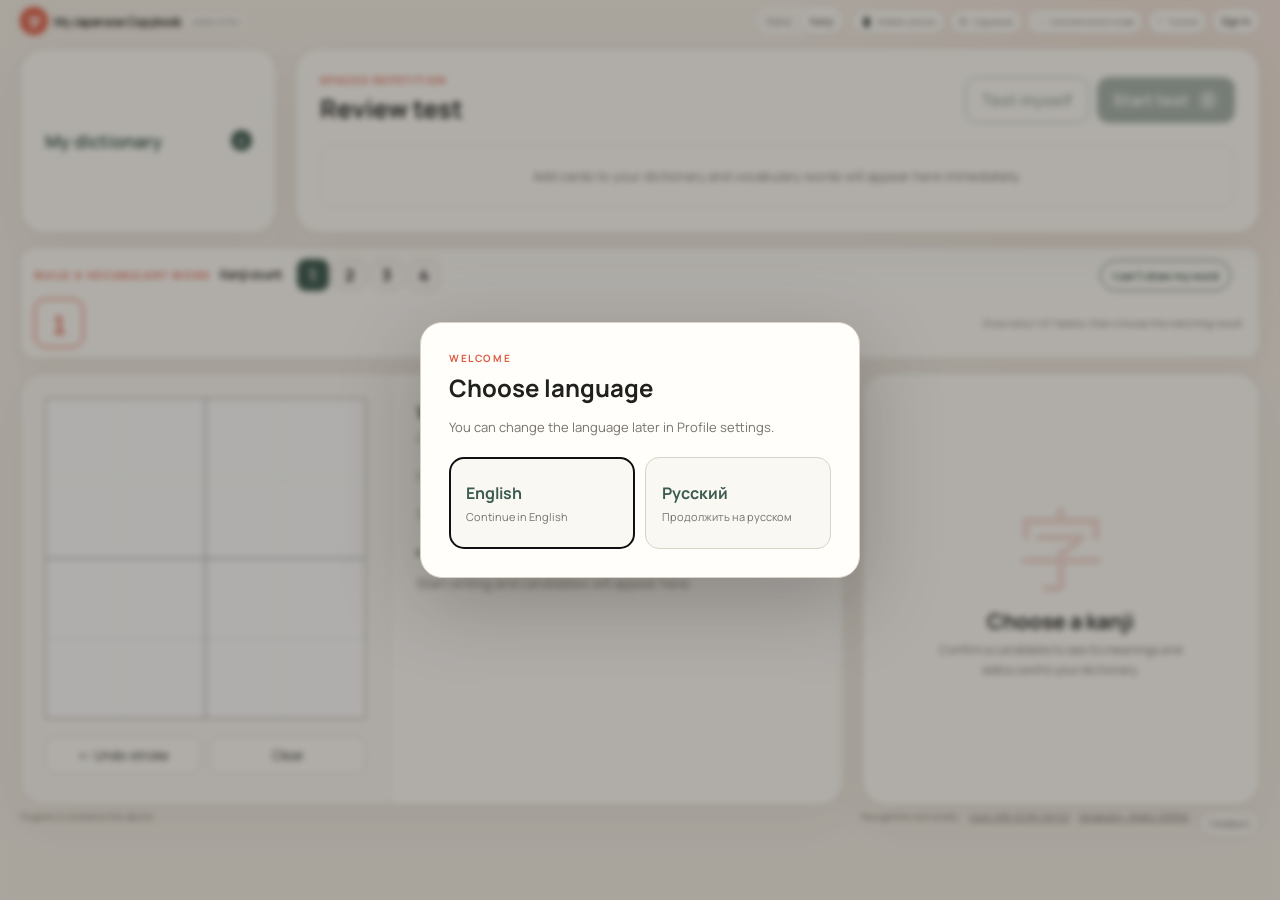
==== kanji.html @ 312f8bc3 "publish updates" ====
<!doctype html>
<html lang="en">
  <head>
    <meta charset="UTF-8" />
    <meta name="viewport" content="width=device-width, initial-scale=1.0, maximum-scale=1.0, user-scalable=no, viewport-fit=cover" />
    <meta name="theme-color" content="#f7f4ee" />
    <link rel="icon" type="image/svg+xml" href="data:image/svg+xml,%3Csvg xmlns='http://www.w3.org/2000/svg' viewBox='0 0 64 64'%3E%3Crect width='64' height='64' rx='16' fill='%23de5c43'/%3E%3Ctext x='32' y='43' text-anchor='middle' font-size='34' font-family='serif' fill='white'%3E%E5%AD%97%3C/text%3E%3C/svg%3E" />
    <title>My Japanese Copybook</title>
    <link rel="stylesheet" href="styles.css?v=71" />
    <link rel="stylesheet" href="kanji.css?v=37" />
  </head>
  <body class="kanji-page">
    <button class="concentration-exit" id="concentrationExit" type="button" aria-label="Exit concentration mode">×</button>
    <nav class="concentration-nav" aria-label="Sections">
      <a href="index.html">Kana</a>
      <a class="active" href="kanji.html">Kanji</a>
      <button class="concentration-copybook" id="concentrationKanjiCopybook" type="button">Copybook</button>
    </nav>
    <header class="topbar">
      <a class="brand" href="index.html" data-language-static="en"><span class="brand-mark">字</span><span>My Japanese Copybook</span></a>
      <span class="app-version" data-short-version="v19.1" title="App version v2026.07.19.1">v2026.07.19.1</span>
      <nav class="main-nav" aria-label="Sections">
        <a href="index.html">Kana</a>
        <a class="active" href="kanji.html">Kanji</a>
      </nav>
      <button class="header-mode-button" id="mobileModeToggle" type="button" aria-label="Mobile version" aria-pressed="false"><span aria-hidden="true">📱</span><span>Mobile version</span></button>
      <button class="header-mode-button" id="openKanjiCopybook" type="button" aria-label="Open kanji copybook"><span aria-hidden="true">田</span><span>Copybook</span></button>
      <button class="header-mode-button" id="concentrationEnter" type="button" aria-label="Enter concentration mode"><span aria-hidden="true">⛶</span><span>Concentration mode</span></button>
      <button class="header-mode-button" id="startProductTour" type="button" aria-label="Start tutorial"><span aria-hidden="true">?</span><span>Tutorial</span></button>
      <div class="account-area">
        <button id="openAccount" type="button" aria-label="Open profile">
          <span id="signedOutAccount">Sign In</span>
          <span id="signedInAccount" hidden><span id="accountEmail"></span></span>
        </button>
      </div>
    </header>

    <aside class="mobile-suggestion" id="mobileSuggestion" role="dialog" aria-modal="true" aria-labelledby="mobileSuggestionTitle" hidden>
      <div class="mobile-suggestion-card">
        <span class="mobile-suggestion-icon" aria-hidden="true">📱</span>
        <h2 id="mobileSuggestionTitle">Use mobile version?</h2>
        <p>Small screen detected. Mobile version gives you larger drawing controls.</p>
        <button id="mobileSuggestionEnable" type="button">Use mobile version</button>
        <button class="mobile-suggestion-dismiss" id="mobileSuggestionDismiss" type="button" aria-label="Dismiss mobile suggestion">×</button>
      </div>
    </aside>

    <dialog class="account-dialog profile-dialog" id="accountDialog">
      <button class="dialog-close" id="closeAccount" type="button" aria-label="Close">×</button>
      <p class="eyebrow">Cloud progress</p>
      <h2 id="accountTitle">Your account</h2>
      <p id="accountIntro">Sign in or create an account to save your dictionary and review schedule.</p>
      <form id="accountForm">
        <label>Nickname<input id="accountEmailInput" type="text" required autocomplete="username" autocapitalize="none" spellcheck="false" /></label>
        <label>Password<input id="accountPassword" type="password" required minlength="6" autocomplete="current-password" /></label>
        <p class="account-identity-help">Nicknames are case-insensitive. Keep your password safe; email recovery is unavailable.</p>
        <div class="account-actions">
          <button type="submit" name="action" value="signin">Sign in</button>
          <button type="submit" name="action" value="signup">Create account</button>
        </div>
        <p id="accountStatus" aria-live="polite"></p>
      </form>
      <form id="recoveryForm" hidden>
        <label>New password<input id="recoveryPassword" type="password" required minlength="6" autocomplete="new-password" /></label>
        <button class="recovery-submit" type="submit">Save new password</button>
        <p id="recoveryStatus" aria-live="polite"></p>
      </form>
      <section class="account-summary" id="accountSummary" hidden>
        <div class="profile-settings">
          <nav class="profile-menu" aria-label="Profile settings">
            <button class="active" type="button" data-profile-panel="profileStatistics">Statistics</button>
            <button type="button" data-profile-panel="profileLanguage">Language</button>
            <button type="button" data-profile-panel="profileInputMode">Input mode</button>
            <a href="index.html#profile-reset">Reset progress</a>
            <button type="button" data-profile-panel="profileResetPassword">Change password</button>
            <button class="profile-menu-danger" id="signOut" type="button">Logout</button>
          </nav>
          <div class="profile-panels">
            <section id="profileStatistics" data-profile-section><h3>Statistics</h3><div class="account-stats" id="accountStats"></div></section>
            <section id="profileLanguage" data-profile-section hidden><h3>Language</h3><div class="language-settings"><button type="button" data-language-setting="en">English</button><button type="button" data-language-setting="ru">Русский</button></div></section>
            <section id="profileInputMode" data-profile-section hidden><h3>Input mode</h3><p>Choose which drawing input the copybook accepts.</p><label class="ghost-control profile-input-control"><input id="penOnlyToggle" type="checkbox" /><span class="toggle" aria-hidden="true"></span><span>Stylus only</span></label></section>
            <section id="profileResetPassword" data-profile-section hidden><h3>Change password</h3><form id="profilePasswordForm"><label>New password<input id="profilePassword" type="password" required minlength="6" autocomplete="new-password" /></label><button class="recovery-submit" type="submit">Save new password</button><p id="profilePasswordStatus" aria-live="polite"></p></form></section>
          </div>
        </div>
      </section>
    </dialog>

    <dialog class="account-dialog language-dialog" id="languageDialog" aria-labelledby="languageTitle">
      <p class="eyebrow">Welcome</p><h2 id="languageTitle">Choose language</h2>
      <p>You can change the language later in Profile settings.</p>
      <div class="language-actions"><button type="button" data-language-choice="en"><strong>English</strong><span>Continue in English</span></button><button type="button" data-language-choice="ru"><strong>Русский</strong><span>Продолжить на русском</span></button></div>
    </dialog>

    <main class="kanji-main">
      <div class="kanji-page-actions"><button id="openDictionary" type="button"><span>My dictionary</span><strong id="dictionaryLauncherCount">0</strong></button></div>
      <section class="word-builder" aria-labelledby="wordBuilderTitle">
        <div class="word-builder-title"><p class="eyebrow">Build a vocabulary word</p><h1 id="wordBuilderTitle">Kanji count</h1></div>
        <div class="word-length-options" id="wordLengthOptions" role="group" aria-label="Number of kanji">
          <button class="active" type="button" data-word-length="1" aria-pressed="true">1</button>
          <button type="button" data-word-length="2" aria-pressed="false">2</button>
          <button type="button" data-word-length="3" aria-pressed="false">3</button>
          <button type="button" data-word-length="4" aria-pressed="false">4</button>
        </div>
        <button class="word-lookup-toggle" id="toggleWordLookup" type="button" aria-expanded="false" aria-controls="wordLookupForm">I can't draw my word</button>
        <div class="word-cells" id="wordCells" aria-label="Kanji in this word"></div>
        <p class="word-builder-help" id="activeCellLabel">Draw kanji 1 of 1 below, then choose the matching result.</p>
        <form class="word-lookup-form" id="wordLookupForm" hidden>
          <label for="wordLookupInput">Type the word in English, Russian, or Japanese</label>
          <div><input id="wordLookupInput" type="search" required autocomplete="off" placeholder="For example: school, школа, or がっこう" /><button type="submit">Find kanji</button></div>
          <p id="wordLookupStatus" aria-live="polite"></p>
          <div class="word-lookup-results" id="wordLookupResults"></div>
        </form>
      </section>
      <div class="kanji-layout">
        <section class="recognizer-card">
          <div class="draw-panel">
            <div class="canvas-wrap">
              <canvas id="can" width="360" height="360" aria-label="Kanji drawing area"></canvas>
              <div class="canvas-stroke-guide" id="reviewStrokeGuide" hidden></div>
            </div>
            <div class="draw-actions">
              <button id="jhr-undo" type="button">← Undo stroke</button>
              <button id="jhr-clear" type="button">Clear</button>
            </div>
          </div>

          <div class="candidate-panel">
            <p class="panel-label">What did you write?</p>
            <p class="candidate-help">Choose the closest match. The best candidates appear first.</p>
            <div class="candidate-group"><span>Exact match</span><div class="candidate-list" id="jhr-guess"></div></div>
            <div class="candidate-group"><span>Similar</span><div class="candidate-list" id="jhr-fuzzy"></div></div>
            <details>
              <summary>Other candidates</summary>
              <div class="candidate-group"><span>Partial match</span><div class="candidate-list" id="jhr-slength"></div></div>
              <div class="candidate-group"><span>Similar stroke set</span><div class="candidate-list" id="jhr-similarity"></div></div>
              <div class="candidate-group"><span>Possibly a different order</span><div class="candidate-list" id="jhr-wrongorder"></div></div>
            </details>
            <p class="empty-candidates" id="emptyCandidates">Start writing and candidates will appear here.</p>
          </div>
        </section>

        <aside class="dictionary-card">
          <div id="selectionEmpty" class="selection-empty"><span>字</span><h2>Choose a kanji</h2><p>Confirm a candidate to see its meanings and add a card to your dictionary.</p></div>
          <form id="kanjiForm" hidden>
            <div class="selected-kanji" id="selectedKanji">字</div>
            <div class="word-stroke-examples" id="wordStrokeExamples" hidden></div>
            <label>Meaning<input id="translationInput" required autocomplete="off" placeholder="For example: water" /></label>
            <div class="meaning-suggestions" id="meaningSuggestions"></div>
            <label>Main whole-word reading<input id="readingInput" autocomplete="off" lang="ja" placeholder="For example: みず" /></label>
            <div class="reading-suggestions" id="readingSuggestions"></div>
            <label class="pitch-accent-control">Pitch accent type<select id="pitchAccentInput"><option value="">Select type…</option><option value="0" data-accent-type="0">0 — heiban</option><option value="1" data-accent-type="1">1</option><option value="2" data-accent-type="2">2</option><option value="3" data-accent-type="3">3</option><option value="4" data-accent-type="4">4</option><option value="5" data-accent-type="5">5</option><option value="6" data-accent-type="6">6</option></select><small id="pitchAccentHelp">Select 0 for heiban, or the mora after which the pitch drops.</small></label>
            <div class="pitch-accent-preview" id="pitchAccentPreview" hidden></div>
            <label>Note<textarea id="noteInput" rows="3" placeholder="Reading, association, or example"></textarea></label>
            <div class="reading-info" id="readingInfo"></div>
            <button class="save-kanji" type="submit">Add to dictionary</button>
          </form>
        </aside>
      </div>

      <section class="review-section" id="reviewSection">
        <div class="review-heading">
          <div><p class="eyebrow">Spaced repetition</p><h2>Review test</h2></div>
          <div class="review-actions"><button id="exitReview" type="button" hidden>Exit test</button><button id="testKanjiMyself" type="button">Test myself</button><button id="startReview" type="button">Start test <span id="dueCount">0</span></button></div>
        </div>
        <div class="review-empty" id="reviewEmpty">Add cards to your dictionary and new kanji will appear here immediately.</div>
        <div class="review-card" id="reviewCard" hidden>
          <p id="reviewProgress"></p>
          <div class="review-translation" id="reviewTranslation"></div>
          <p class="review-prompt">Draw the kanji for this meaning. Follow the correct stroke order and direction.</p>
          <div class="review-word-cells" id="reviewWordCells" hidden></div>
          <div class="review-passed-details" id="reviewPassedDetails" hidden>
            <div class="review-passed-word" id="reviewPassedWord" lang="ja"></div>
            <div class="review-passed-pitch" id="reviewPassedPitch"></div>
            <button class="review-next" id="reviewNext" type="button">Next</button>
          </div>
          <div id="reviewCanvasHost"></div>
          <div class="review-submit-actions">
            <button class="forgot-answer" id="forgotKanji" type="button" hidden>I don't remember</button>
            <button class="check-drawing" id="checkDrawing" type="button">Check writing</button>
          </div>
          <div class="review-feedback" id="reviewFeedback" hidden aria-live="polite"></div>
        </div>
        <div class="review-practice-icons" id="reviewPracticeIcons" hidden>
          <p>Words to practice</p>
          <div class="review-practice-icon-list" id="reviewPracticeIconList"></div>
        </div>
      </section>

      <div class="jhr-internals" aria-hidden="true">
        <span id="jhr-angles"></span><span id="jhr-direction"></span><span id="jhr-overlap"></span><span id="jhr-saver"></span><span id="jhr-random-cjk"></span>
      </div>
    </main>

    <dialog class="vocabulary-dialog" id="dictionaryDialog" aria-labelledby="dictionaryTitle">
      <button class="dialog-close" id="closeDictionary" type="button" aria-label="Close">×</button>
      <div class="dictionary-heading"><div><p class="eyebrow" id="dictionaryStorageStatus">Stored on this device</p><h2 id="dictionaryTitle">My dictionary</h2></div><div class="dictionary-heading-actions"><span id="dictionaryCount">0 cards</span><button id="exportAnki" type="button" disabled>Export to Anki</button></div></div>
      <label class="vocabulary-search"><span>Search vocabulary</span><input id="dictionarySearch" type="search" autocomplete="off" placeholder="Search by word, reading, meaning, or note" /></label>
      <div class="dictionary-list" id="dictionaryList"></div>
    </dialog>

    <dialog class="kanji-copybook-dialog" id="kanjiCopybookDialog" aria-labelledby="kanjiCopybookTitle">
      <section class="kanji-copybook-picker" id="kanjiCopybookPicker">
        <button class="dialog-close" id="closeKanjiCopybook" type="button" aria-label="Close">×</button>
        <div class="dictionary-heading"><div><p class="eyebrow">Writing practice</p><h2 id="kanjiCopybookTitle">Kanji copybook</h2></div><span id="kanjiCopybookCount">0 words</span></div>
        <label class="vocabulary-search"><span>Search your dictionary</span><input id="kanjiCopybookSearch" type="search" autocomplete="off" placeholder="Search by word, reading, meaning, or note" /></label>
        <p class="kanji-copybook-help">Choose a word, then practise each of its kanji.</p>
        <div class="kanji-copybook-words" id="kanjiCopybookWords"></div>
      </section>
      <section class="kanji-copybook-practice" id="kanjiCopybookPractice" hidden>
        <header class="kanji-copybook-toolbar">
          <button class="kanji-copybook-back" id="kanjiCopybookBack" type="button">← Back to dictionary</button>
          <div class="kanji-copybook-word-info"><strong id="kanjiCopybookWord" lang="ja"></strong><span id="kanjiCopybookDetails"></span></div>
          <label class="ghost-control kanji-copybook-guide-control" id="kanjiCopybookGuideControl">
            <input id="kanjiCopybookGuideToggle" type="checkbox" checked />
            <span class="toggle" aria-hidden="true"></span>
            <span>Show guides in cells</span>
          </label>
          <button class="kanji-copybook-clear" id="clearKanjiCopybook" type="button">Clear cells</button>
          <button class="dialog-close" id="closeKanjiCopybookPractice" type="button" aria-label="Close">×</button>
        </header>
        <nav class="kanji-copybook-character-tabs" id="kanjiCopybookCharacterTabs" aria-label="Kanji in this word"></nav>
        <div class="kanji-copybook-sheet" id="kanjiCopybookSheet"></div>
      </section>
    </dialog>

    <footer><small class="footer-sync-status" id="syncStatus">Progress is stored on this device</small><span>Recognition runs locally.</span><a href="https://github.com/ZacharyRead/jlect-jhr" target="_blank" rel="noreferrer">JLect JHR, CC BY-SA 3.0</a><a href="https://www.edrdg.org/jmdict/j_jmdict.html" target="_blank" rel="noreferrer">Vocabulary: JMdict, EDRDG</a><span class="footer-support"><a href="mailto:maksim.timchenko313@gmail.com?subject=Japanese%20Copybook%20feedback">Feedback</a></span></footer>
    <script src="supabase-config.js?v=1"></script>
    <script src="i18n.js?v=29"></script>
    <script src="progress-sync.js?v=19"></script>
    <script src="vendor/jlect-jhr/jlect-jhr.js"></script>
    <script src="kanjivg-directions.js?v=1"></script>
    <script src="kanjivg-strokes.js?v=1"></script>
    <script src="stroke-guide.js?v=1"></script>
    <script src="recognizer-geometry.js?v=1"></script>
    <script src="recognizer-fixes.js?v=1"></script>
    <script src="srs.js?v=7"></script>
    <script src="pitch-accent.js?v=3"></script>
    <script src="anki-export.js?v=3"></script>
    <script src="assets/jmdict-common.js?v=2"></script>
    <script src="kanji-app.js?v=63"></script>
    <script src="onboarding.js?v=5"></script>
  </body>
</html>
---- styles.css ----
@import url('https://fonts.googleapis.com/css2?family=Manrope:wght@400;500;600;700&family=Noto+Sans+JP:wght@400;500&display=swap');

:root {
  --ink: #20201e;
  --muted: #77736c;
  --paper: #fffefa;
  --canvas: #f5f1e9;
  --line: #d8d2c7;
  --accent: #de5c43;
  --accent-soft: #f6ddd6;
  --green: #3d5c51;
}

* { box-sizing: border-box; }
body { -webkit-user-select: none; user-select: none; }
input, textarea, [contenteditable="true"] { -webkit-user-select: text; user-select: text; }
[hidden] { display: none !important; }

html { background: var(--canvas); }

body {
  margin: 0;
  color: var(--ink);
  background:
    radial-gradient(circle at 90% 5%, rgba(222, 92, 67, .08), transparent 25rem),
    var(--canvas);
  font-family: Manrope, system-ui, sans-serif;
  min-height: 100vh;
}

button, input { font: inherit; }
button { color: inherit; }

.topbar {
  width: min(1180px, calc(100% - 40px));
  margin: 0 auto;
  min-height: 50px;
  display: flex;
  align-items: center;
  justify-content: space-between;
  gap: 8px;
  flex-wrap: nowrap;
}

.brand {
  display: flex;
  align-items: center;
  gap: 8px;
  color: inherit;
  text-decoration: none;
  font-weight: 700;
  letter-spacing: -.03em;
}

.brand-mark {
  width: 32px;
  height: 32px;
  display: grid;
  place-items: center;
  border-radius: 50%;
  color: white;
  background: var(--accent);
  font-family: 'Noto Sans JP', sans-serif;
  font-size: 18px;
}
body.mobile-suggestion-open { overflow: hidden; }
.product-tour { position: fixed; z-index: 3000; inset: 0; width: 100%; height: 100%; pointer-events: auto; }
.product-tour-spotlight { position: fixed; z-index: 0; border: 2px solid rgba(255,255,255,.95); border-radius: 14px; box-shadow: 0 0 0 9999px rgba(30,25,18,.68), 0 0 0 5px rgba(222,92,67,.38); pointer-events: none; transition: left .2s ease, top .2s ease, width .2s ease, height .2s ease; }
.product-tour-popover { --tour-arrow-offset: 50%; position: fixed; z-index: 1; width: min(340px, calc(100vw - 24px)); max-height: calc(100dvh - 24px); overflow: auto; border: 1px solid var(--line); border-radius: 18px; padding: 20px; color: var(--ink); background: var(--paper); box-shadow: 0 22px 70px rgba(20,18,14,.32); }
.product-tour-arrow { position: absolute; width: 14px; height: 14px; background: var(--paper); transform: rotate(45deg); }
.product-tour-popover[data-placement="bottom"] .product-tour-arrow { top: -8px; left: var(--tour-arrow-offset); margin-left: -7px; border-top: 1px solid var(--line); border-left: 1px solid var(--line); }
.product-tour-popover[data-placement="top"] .product-tour-arrow { bottom: -8px; left: var(--tour-arrow-offset); margin-left: -7px; border-right: 1px solid var(--line); border-bottom: 1px solid var(--line); }
.product-tour-popover[data-placement="right"] .product-tour-arrow { top: var(--tour-arrow-offset); left: -8px; margin-top: -7px; border-left: 1px solid var(--line); border-bottom: 1px solid var(--line); }
.product-tour-popover[data-placement="left"] .product-tour-arrow { top: var(--tour-arrow-offset); right: -8px; margin-top: -7px; border-top: 1px solid var(--line); border-right: 1px solid var(--line); }
.product-tour-progress { margin: 0 0 7px; color: var(--accent); font-size: 10px; font-weight: 700; letter-spacing: .08em; text-transform: uppercase; }
.product-tour-popover h2 { margin: 0; font-size: 21px; }
.product-tour-copy { margin: 9px 0 18px; color: var(--muted); font-size: 13px; line-height: 1.55; }
.product-tour-actions { display: grid; grid-template-columns: auto 1fr auto auto; align-items: center; gap: 7px; }
.product-tour-actions button { border: 1px solid var(--line); border-radius: 10px; padding: 8px 11px; background: transparent; cursor: pointer; font-size: 11px; font-weight: 700; }
.product-tour-actions .product-tour-next { border-color: var(--green); color: #fff; background: var(--green); }
.product-tour-actions .product-tour-skip { border-color: transparent; padding-inline: 0; color: var(--muted); font-weight: 600; }
.header-context { color: var(--muted); white-space: nowrap; font-size: 11px; }
.app-version { flex: none; border-radius: 999px; padding: 2px 5px; color: #918c83; background: rgba(255,255,255,.5); white-space: nowrap; font-size: 8px; font-weight: 600; letter-spacing: .02em; }
.main-nav { display: flex; align-items: center; gap: 3px; margin-left: auto; margin-right: 4px; padding: 2px; border-radius: 999px; background: rgba(255,255,255,.48); }
.main-nav a { padding: 6px 10px; border-radius: 999px; color: var(--muted); text-decoration: none; font-size: 12px; }
.main-nav a.active { color: var(--ink); background: var(--paper); box-shadow: 0 2px 8px rgba(30,25,18,.07); }
.header-script-switch { flex: none; padding: 2px; }
.header-script-switch .script-button { padding: 6px 9px; white-space: nowrap; font-size: 10px; }
.header-mode-button { display: flex; align-items: center; gap: 5px; flex: none; border: 1px solid var(--line); border-radius: 999px; padding: 6px 9px; color: var(--muted); background: var(--paper); cursor: pointer; white-space: nowrap; font-size: 10px; }
.header-mode-button:hover { border-color: var(--green); color: var(--green); }
.header-mode-button[aria-pressed="true"] { border-color: var(--green); color: #fff; background: var(--green); }
.header-mode-button > span:first-child { line-height: 1; }
.top-donate-link { border-color: #ecc1b8; color: #a94534; text-decoration: none; }
.top-donate-link:hover { border-color: #a94534; color: #8d382a; }
.mobile-suggestion { position: fixed; z-index: 2000; inset: 0; width: 100%; height: 100%; display: grid; place-items: center; padding: max(20px, env(safe-area-inset-top)) max(20px, env(safe-area-inset-right)) max(20px, env(safe-area-inset-bottom)) max(20px, env(safe-area-inset-left)); color: var(--ink); background: rgba(30,25,18,.56); backdrop-filter: blur(7px); }
.mobile-suggestion-card { position: relative; width: min(430px, 100%); border: 1px solid #cfded5; border-radius: 24px; padding: 34px 28px 28px; background: var(--paper); box-shadow: 0 24px 80px rgba(30,25,18,.3); text-align: center; }
.mobile-suggestion-icon { display: block; margin-bottom: 10px; font-size: 44px; line-height: 1; }
.mobile-suggestion h2 { margin: 0; font-size: 25px; }
.mobile-suggestion p { margin: 10px 0 22px; color: var(--muted); font-size: 14px; line-height: 1.55; }
.mobile-suggestion-card > button:not(.mobile-suggestion-dismiss) { width: 100%; border: 0; border-radius: 12px; padding: 12px 14px; color: #fff; background: var(--green); cursor: pointer; font-weight: 700; }
.mobile-suggestion-dismiss { position: absolute; top: 10px; right: 10px; width: 32px; height: 32px; border: 0; border-radius: 50%; background: #f2eee7; cursor: pointer; font-size: 21px; }
.account-area { display: flex; flex-direction: column; align-items: flex-end; gap: 3px; }
.account-area > button { max-width: 180px; overflow: hidden; border: 1px solid var(--line); border-radius: 999px; padding: 6px 10px; background: var(--paper); cursor: pointer; text-overflow: ellipsis; white-space: nowrap; font-size: 12px; }
.account-area > button[data-signed-in="true"] { width: 32px; height: 32px; padding: 0; border-color: var(--green); color: #fff; background: var(--green); font-weight: 700; }
#syncStatus[data-error="true"], #accountStatus[data-error="true"] { color: #a94534; }
.account-dialog { width: min(440px, calc(100% - 28px)); border: 1px solid var(--line); border-radius: 22px; padding: 28px; color: var(--ink); background: var(--paper); box-shadow: 0 25px 80px rgba(30,25,18,.25); }
.account-dialog::backdrop { background: rgba(30,25,18,.35); backdrop-filter: blur(3px); }
.account-dialog h2 { margin: 6px 0 8px; }
.account-dialog > p:not(.eyebrow) { color: var(--muted); font-size: 13px; line-height: 1.55; }
.account-dialog label { display: block; margin-top: 14px; color: var(--muted); font-size: 12px; }
.account-dialog input { width: 100%; margin-top: 6px; border: 1px solid var(--line); border-radius: 11px; padding: 11px 12px; background: #fbfaf7; }
.account-dialog select { width: 100%; margin-top: 6px; border: 1px solid var(--line); border-radius: 11px; padding: 11px 12px; background: #fbfaf7; }
.dialog-close { position: absolute; top: 13px; right: 13px; width: 30px; height: 30px; border: 0; border-radius: 50%; background: #f2eee7; cursor: pointer; font-size: 19px; }
.donation-dialog { text-align: center; }
.donation-dialog .eyebrow { margin-top: 0; }
.donation-checkout-link { display: inline-flex; min-height: 44px; margin-top: 12px; align-items: center; justify-content: center; border-radius: 999px; padding: 11px 20px; color: #fff; background: #a94534; text-decoration: none; font-size: 13px; font-weight: 700; }
.donation-checkout-link:hover { background: #8d382a; }
.account-actions { display: grid; grid-template-columns: 1fr 1fr; gap: 8px; margin-top: 18px; }
.account-actions button, .sign-out { border: 0; border-radius: 11px; padding: 11px; color: #fff; background: var(--green); cursor: pointer; font-weight: 700; }
.account-actions button[value="signup"] { color: var(--green); border: 1px solid var(--green); background: transparent; }
.account-actions .reset-password { grid-column: 1 / -1; padding: 6px; color: var(--muted); background: transparent; font-size: 12px; font-weight: 600; }
.account-identity-help { margin: 10px 0 0; color: var(--muted); font-size: 10px; line-height: 1.45; }
.recovery-submit { width: 100%; margin-top: 18px; border: 0; border-radius: 11px; padding: 11px; color: #fff; background: var(--green); cursor: pointer; font-weight: 700; }
#recoveryStatus { min-height: 20px; margin-bottom: 0; color: var(--muted); font-size: 12px; }
.input-mode-dialog { width: min(500px, calc(100% - 28px)); }
.input-mode-actions { display: grid; grid-template-columns: 1fr 1fr; gap: 10px; margin-top: 20px; }
.input-mode-actions button { display: flex; min-height: 100px; flex-direction: column; justify-content: center; gap: 5px; border: 1px solid var(--line); border-radius: 14px; padding: 16px; color: var(--ink); background: #faf8f3; cursor: pointer; text-align: left; }
.input-mode-actions button:hover { border-color: var(--green); background: #f3f6f3; }
.input-mode-actions strong { color: var(--green); font-size: 16px; }
.input-mode-actions span { color: var(--muted); font-size: 11px; line-height: 1.4; }
.language-dialog { width: min(500px, calc(100% - 28px)); }
.language-actions { display: grid; grid-template-columns: 1fr 1fr; gap: 10px; margin-top: 20px; }
.language-actions button { min-height: 92px; border: 1px solid var(--line); border-radius: 14px; padding: 16px; color: var(--ink); background: #faf8f3; cursor: pointer; text-align: left; }
.language-actions button:hover { border-color: var(--green); background: #f3f6f3; }
.language-actions strong, .language-actions span { display: block; }
.language-actions strong { color: var(--green); font-size: 16px; }
.language-actions span { margin-top: 5px; color: var(--muted); font-size: 11px; }
.language-settings { display: grid; grid-template-columns: 1fr 1fr; gap: 8px; }
.language-settings button { border: 1px solid var(--line); border-radius: 11px; padding: 12px; color: var(--muted); background: #faf8f3; cursor: pointer; font-weight: 600; }
.language-settings button.active { border-color: var(--green); color: var(--green); background: #edf3ef; }
.placement-dialog { width: min(590px, calc(100% - 28px)); }
.placement-actions { display: grid; grid-template-columns: repeat(3, 1fr); gap: 9px; margin-top: 20px; }
.placement-actions button { min-height: 112px; border: 1px solid var(--line); border-radius: 14px; padding: 14px; color: var(--ink); background: #faf8f3; cursor: pointer; text-align: left; }
.placement-actions button:hover { border-color: var(--green); background: #f3f6f3; }
.placement-actions strong, .placement-actions span { display: block; }
.placement-actions strong { color: var(--green); font-size: 14px; }
.placement-actions span { margin-top: 6px; color: var(--muted); font-size: 11px; line-height: 1.45; }
.placement-registration { margin-top: 18px; border: 1px solid #cfded5; border-radius: 14px; padding: 14px; background: #f1f6f3; }
.placement-registration p { margin: 0 0 10px; color: var(--muted); font-size: 12px; line-height: 1.45; }
.placement-registration button { width: 100%; border: 0; border-radius: 10px; padding: 10px; color: #fff; background: var(--green); cursor: pointer; font-weight: 700; }
.placement-continue { width: 100%; margin-top: 18px; border: 0; border-radius: 11px; padding: 11px; color: #fff; background: var(--green); cursor: pointer; font-weight: 700; }
.placement-active .kana-progress-panel, .placement-active .learning-path, .placement-active .controls, .placement-active .kana-picker, .placement-active .mastered-kana, .placement-active .score-legend { display: none; }
.placement-active .reference-kana { color: var(--muted); }
.test-active .reference-romanji { overflow-wrap: anywhere; font-size: 22px; line-height: 1.15; }
.test-active .reference-hint { font-size: 11px; line-height: 1.35; }
#accountStatus { min-height: 20px; margin-bottom: 0; color: var(--muted); font-size: 12px; }
#accountStatus[data-error="true"], #recoveryStatus[data-error="true"] { color: #a94534; }
.sign-out { width: 100%; margin-top: 8px; color: #a94534; background: #fff0ed; }
.account-summary { margin-top: 18px; }
.profile-dialog { width: min(680px, calc(100% - 28px)); }
.profile-settings { display: grid; grid-template-columns: 150px minmax(0, 1fr); gap: 22px; }
.profile-menu { display: flex; flex-direction: column; gap: 5px; }
.profile-menu button, .profile-menu a { width: 100%; border: 0; border-radius: 10px; padding: 10px 11px; color: var(--muted); background: transparent; cursor: pointer; text-align: left; text-decoration: none; font-size: 12px; }
.profile-menu button:hover, .profile-menu a:hover, .profile-menu button.active { color: var(--ink); background: #f2eee7; }
.profile-menu .profile-menu-danger { margin-top: auto; color: #a94534; }
.profile-panels > section > h3 { margin: 0 0 12px; font-size: 18px; }
.profile-panels > section > p { margin: 0 0 14px; color: var(--muted); font-size: 12px; line-height: 1.5; }
.account-dialog .profile-input-control { display: flex; width: 100%; margin-top: 0; justify-content: flex-start; border: 1px solid #e9e4dc; border-radius: 13px; padding: 13px; background: #faf8f3; }
.profile-reset-actions { display: grid; gap: 8px; }
.profile-reset-actions button { border: 1px solid #ecc1b8; border-radius: 10px; padding: 10px; color: #a94534; background: #fff7f5; cursor: pointer; text-align: left; font-weight: 600; }
#profilePasswordStatus { min-height: 20px; margin-bottom: 0; color: var(--muted); font-size: 12px; }
#profilePasswordStatus[data-error="true"] { color: #a94534; }
.account-stats { display: grid; grid-template-columns: repeat(2, 1fr); gap: 8px; }
.account-stats h3 { grid-column: 1 / -1; margin: 8px 0 0; font-size: 13px; }
.account-stats h3:first-child { margin-top: 0; }
.account-stats > div { min-width: 0; border: 1px solid #e9e4dc; border-radius: 13px; padding: 13px 10px; background: #faf8f3; text-align: center; }
.account-stats strong, .account-stats span { display: block; }
.account-stats strong { color: var(--green); font-size: 18px; }
.account-stats span { margin-top: 4px; color: var(--muted); font-size: 10px; line-height: 1.35; }

.clear-button {
  border: 1px solid var(--line);
  border-radius: 999px;
  background: rgba(255,255,255,.5);
  padding: 10px 17px;
  cursor: pointer;
  transition: .2s ease;
}

.clear-button:hover { border-color: var(--accent); color: var(--accent); }
.practice-clear { margin-left: auto; }

main { width: min(1180px, calc(100% - 40px)); margin: 16px auto 0; }

.intro { display: grid; grid-template-columns: auto minmax(260px, 1fr); align-items: end; gap: 8px 30px; margin-bottom: 22px; }
.eyebrow { grid-column: 1 / -1; margin: 0; color: var(--accent); font-size: 10px; font-weight: 700; letter-spacing: .16em; text-transform: uppercase; }
h1 { margin: 0; font-size: clamp(30px, 4vw, 46px); line-height: 1.05; letter-spacing: -.05em; font-weight: 600; }
.lead { max-width: 570px; margin: 0 0 2px; color: var(--muted); font-size: 14px; line-height: 1.55; }

.practice-card {
  background: var(--paper);
  border: 1px solid rgba(216,210,199,.8);
  border-radius: 28px;
  box-shadow: 0 20px 60px rgba(55,46,32,.07);
  overflow: hidden;
}
.kana-progress-panel { display: grid; grid-template-columns: minmax(150px, auto) minmax(180px, 1fr) auto auto; align-items: center; gap: 12px; padding: 14px 20px; border-bottom: 1px solid #e9e4dc; background: #faf8f3; }
.kana-progress-panel > div:first-child { display: flex; gap: 10px; font-size: 12px; }
.kana-progress-panel strong { color: var(--green); }
.kana-progress-track { height: 8px; overflow: hidden; border-radius: 999px; background: #e5e0d7; }
.kana-progress-track span { display: block; width: 0; height: 100%; border-radius: inherit; background: var(--green); transition: width .3s; }
#startKanaTest, #testMyself { border: 0; border-radius: 11px; padding: 9px 14px; color: #fff; background: var(--green); cursor: pointer; font-weight: 700; }
#testMyself { border: 1px solid var(--green); color: var(--green); background: transparent; }
#startKanaTest:disabled, #testMyself:disabled { cursor: not-allowed; opacity: .5; }
.forgot-answer { border: 1px solid var(--accent); border-radius: 10px; padding: 8px 11px; color: var(--accent); background: transparent; cursor: pointer; font-size: 11px; font-weight: 700; }
.test-sheet-layout { display: contents; }
.test-active .test-sheet-layout { display: grid; grid-template-columns: minmax(110px, 145px) minmax(220px, 340px); align-items: center; gap: 12px; width: max-content; max-width: 100%; }
.test-active .test-sheet-layout > .forgot-answer { justify-self: end; margin: 0; background: rgba(255,254,250,.96); text-align: center; white-space: normal; }
.test-active .test-sheet-layout > .sheet { grid-column: 2; }
.copybook-mode .kana-progress-panel, .copybook-mode .learning-path-summary, .copybook-mode .know-row-button, .copybook-mode .mastered-kana { display: none; }
.copybook-mode .learning-path { grid-template-columns: minmax(0, 1fr); gap: 0; padding: 6px 10px; }
.copybook-mode .learning-path .kana-picker { width: 100%; max-width: none; justify-content: flex-start; padding: 10px 14px; }
.progress-reset { position: relative; }
.progress-reset summary { border: 1px solid var(--line); border-radius: 11px; padding: 8px 11px; color: var(--muted); background: var(--paper); cursor: pointer; font-size: 12px; list-style: none; }
.progress-reset summary::-webkit-details-marker { display: none; }
.progress-reset > div { position: absolute; z-index: 8; top: calc(100% + 7px); right: 0; width: 170px; overflow: hidden; border: 1px solid var(--line); border-radius: 12px; padding: 5px; background: var(--paper); box-shadow: 0 12px 30px rgba(30,25,18,.16); }
.progress-reset button { width: 100%; border: 0; border-radius: 8px; padding: 9px; color: #a94534; background: transparent; cursor: pointer; text-align: left; font-size: 12px; }
.progress-reset button:hover { background: #fff0ed; }
.test-active .sheet { grid-template-columns: minmax(220px, 340px); min-width: 0; justify-content: center; }
.test-active .test-cell { width: min(100%, 340px); justify-self: center; }
.test-active .sheet-wrap { display: grid; place-items: center; }
.test-active .sheet { width: min(100%, 340px); margin-inline: 0; }
.test-active .kana-picker { display: none; }
.test-active .mastered-kana { display: none; }
.test-active .practice-clear { display: none; }
.test-active .learning-path { display: none; }
.learning-path { display: grid; grid-template-columns: minmax(150px, .65fr) auto minmax(280px, 1.35fr); align-items: center; gap: 14px; padding: 20px 28px; border-bottom: 1px solid #e9e4dc; background: #fffdf9; }
.learning-path h2 { margin: 5px 0 4px; font-size: 22px; }
#learningRowProgress { margin: 0; color: var(--muted); font-size: 12px; }
.learning-path .kana-picker { width: 100%; max-width: none; justify-content: flex-end; border: 0; padding: 0; }
body:not(.copybook-mode) .learning-path .kana-picker { gap: 6px; overflow-x: visible; }
body:not(.copybook-mode) .learning-path .kana-button { min-width: 34px; max-width: 48px; flex: 1 1 0; }
.learning-path > .know-row-button { margin: 0; white-space: nowrap; }
.know-row-button { margin-top: 10px; border: 1px solid var(--green); border-radius: 10px; padding: 7px 10px; color: var(--green); background: transparent; cursor: pointer; font-size: 11px; font-weight: 700; }
.know-row-button:hover { color: #fff; background: var(--green); }
.know-row-button:disabled { cursor: not-allowed; opacity: .45; }

.controls {
  display: flex;
  align-items: center;
  justify-content: space-between;
  gap: 20px;
  padding: 24px 28px;
  border-bottom: 1px solid #e9e4dc;
  flex-wrap: wrap;
}

.script-switch { display: flex; background: #efebe3; padding: 4px; border-radius: 999px; }
.script-button { border: 0; background: transparent; padding: 9px 18px; border-radius: 999px; cursor: pointer; color: var(--muted); }
.script-button.active { background: var(--paper); color: var(--ink); box-shadow: 0 2px 8px rgba(30,25,18,.08); font-weight: 600; }

.ghost-control { display: flex; align-items: center; gap: 10px; color: var(--muted); font-size: 14px; cursor: pointer; }
.top-input-control { margin: 0 14px 0 4px; white-space: nowrap; font-size: 11px; }
.top-input-control .toggle { width: 34px; height: 20px; }
.top-input-control .toggle::after { width: 14px; height: 14px; }
.top-input-control input:checked + .toggle::after { transform: translateX(14px); }
.ghost-control input { position: absolute; opacity: 0; pointer-events: none; }
.toggle { width: 40px; min-width: 40px; height: 23px; flex: 0 0 40px; align-self: center; border-radius: 999px; background: #c9c4ba; position: relative; transition: .2s; }
.toggle::after { content: ''; position: absolute; width: 17px; height: 17px; left: 3px; top: 3px; border-radius: 50%; background: white; transition: .2s; }
.ghost-control input:checked + .toggle { background: var(--green); }
.ghost-control input:checked + .toggle::after { transform: translateX(17px); }

.lesson { display: grid; grid-template-columns: 235px minmax(0, 1fr); min-height: 470px; }
.reference { position: relative; padding: 32px 28px; border-right: 1px solid #e9e4dc; display: flex; flex-direction: column; justify-content: space-between; }
.reference-actions { min-width: 0; display: grid; gap: 7px; }
.reference-actions .script-switch { width: max-content; }
.reference-actions .script-button { padding: 6px 8px; font-size: 9px; }
.reference-actions .guide-control { width: 100%; gap: 6px; font-size: 10px; }
.reference-actions .guide-control > span:last-child { min-width: 0; overflow-wrap: anywhere; }
html[lang="ru"] .reference-actions .guide-control { gap: 5px; white-space: normal; font-size: 8px; line-height: 1.25; }
.reference-actions .practice-clear { width: max-content; margin-left: 0; padding: 7px 9px; font-size: 9px; }
.reference-kana { font-family: 'Noto Sans JP', sans-serif; font-size: 146px; line-height: 1; color: var(--green); }
.test-active .reference-kana { max-width: 100%; overflow-wrap: anywhere; font-size: clamp(54px, 8vw, 90px); letter-spacing: -.05em; }
.test-active:not(.placement-active) .reference-romanji { display: none; }
.reference-romanji { font-size: 32px; font-weight: 600; letter-spacing: -.04em; }
.reference-hint { margin-top: 8px; color: var(--muted); font-size: 13px; line-height: 1.5; }

.concentration-exit, .concentration-nav { display: none; }
body.concentration-mode { background: var(--canvas); }
body.concentration-mode footer { display: none; }
body.concentration-mode .topbar { position: fixed; z-index: 49; top: max(10px, env(safe-area-inset-top)); right: auto; left: max(10px, env(safe-area-inset-left)); width: auto; min-height: 38px; margin: 0; border-radius: 999px; padding: 3px 7px; color: #fff; background: rgba(47,45,41,.82); opacity: .78; box-shadow: 0 3px 14px rgba(30,25,18,.16); transition: opacity .18s ease; }
body.concentration-mode .topbar:hover, body.concentration-mode .topbar:focus-within { opacity: 1; }
body.concentration-mode .topbar > :not(.top-input-control) { display: none; }
body.concentration-mode .topbar > #copybookModeToggle { display: flex; border-color: rgba(255,255,255,.2); color: #fff; background: rgba(255,255,255,.1); }
body.concentration-mode .topbar > #copybookModeToggle[aria-pressed="true"] { border-color: rgba(255,255,255,.3); background: var(--green); }
body.concentration-mode .top-input-control { margin: 0; color: #fff; }
.kanji-page.concentration-mode .topbar { display: none; }
body.concentration-mode .concentration-nav { position: fixed; z-index: 50; top: max(10px, env(safe-area-inset-top)); right: max(58px, calc(env(safe-area-inset-right) + 58px)); left: auto; display: flex; gap: 3px; border: 1px solid rgba(255,255,255,.16); border-radius: 999px; padding: 3px; background: rgba(47,45,41,.82); box-shadow: 0 3px 14px rgba(30,25,18,.16); opacity: .78; transition: opacity .18s ease; }
body.concentration-mode .concentration-nav:hover, body.concentration-mode .concentration-nav:focus-within { opacity: 1; }
body.concentration-mode .concentration-nav a { border-radius: 999px; padding: 7px 11px; color: rgba(255,255,255,.74); text-decoration: none; font-size: 11px; }
body.concentration-mode .concentration-nav a.active { color: #fff; background: rgba(255,255,255,.22); }
.concentration-script-switch { display: flex; gap: 2px; margin-left: 2px; border-left: 1px solid rgba(255,255,255,.18); padding-left: 4px; }
body.concentration-mode .concentration-script-switch .script-button { min-width: 31px; border: 0; border-radius: 999px; padding: 5px 8px; color: rgba(255,255,255,.7); background: transparent; font: 500 16px/1 'Noto Sans JP', sans-serif; }
body.concentration-mode .concentration-script-switch .script-button.active { color: #fff; background: rgba(255,255,255,.22); box-shadow: none; }
body.concentration-mode main { width: min(1180px, calc(100% - 16px)); margin: 0 auto 8px; padding-top: 56px; }
body.concentration-mode .practice-card { border-radius: 18px; box-shadow: none; }
body.concentration-mode .concentration-exit { position: fixed; z-index: 50; top: max(10px, env(safe-area-inset-top)); right: max(10px, env(safe-area-inset-right)); width: 38px; height: 38px; display: grid; place-items: center; border: 1px solid rgba(255,255,255,.16); border-radius: 50%; color: #fff; background: rgba(47,45,41,.82); box-shadow: 0 3px 14px rgba(30,25,18,.16); opacity: .78; cursor: pointer; font-size: 25px; line-height: 1; transition: opacity .18s ease; }
body.concentration-mode .concentration-exit:hover, body.concentration-mode .concentration-exit:focus-visible { opacity: 1; }
.apple-fullscreen-ui.apple-native-fullscreen body.concentration-mode .concentration-exit { display: none; }
.apple-fullscreen-ui.apple-native-fullscreen body.concentration-mode .concentration-nav { right: max(10px, env(safe-area-inset-right)); }
.apple-fullscreen-ui.apple-native-fullscreen body.concentration-mode .topbar { right: auto; left: max(10px, env(safe-area-inset-left)); }
.concentration-page-frame { position: fixed; z-index: 1000; inset: 0; width: 100%; height: 100%; border: 0; background: var(--canvas); }

.sheet-wrap { overflow: auto; padding: 32px; background: #fbf9f5; }
.sheet { display: grid; grid-template-columns: repeat(5, minmax(112px, 1fr)); gap: 10px; min-width: 600px; }
.mobile-practice-progress { width: min(100%, 460px); margin: 0 auto 10px; color: var(--green); text-align: center; font-size: 13px; font-weight: 700; }
body.mobile-version .sheet-wrap { display: grid; align-content: center; justify-items: center; overflow: visible; padding: 16px; }
body.mobile-version .sheet { grid-template-columns: minmax(0, 1fr); width: min(100%, 460px); min-width: 0; }
body.mobile-version .mobile-practice-cell { width: 100%; }
body.mobile-version .lesson { min-height: 0; }
.cell { aspect-ratio: 1; position: relative; overflow: hidden; border: 1.5px solid #bdb6aa; background: var(--paper); touch-action: none; }
.cell::before, .cell::after { content: ''; position: absolute; pointer-events: none; z-index: 1; }
.cell::before { left: 50%; top: 0; height: 100%; border-left: 1px dashed #dcd6cb; }
.cell::after { top: 50%; left: 0; width: 100%; border-top: 1px dashed #dcd6cb; }
.ghost { position: absolute; inset: 4%; display: grid; place-items: center; pointer-events: none; color: rgba(61,92,81,.19); }
.ghost[hidden] { display: none; }
.ghost svg { width: 100%; height: 100%; overflow: visible; fill: none; stroke: currentColor; stroke-width: 4; stroke-linecap: round; stroke-linejoin: round; }
.test-guide { position: absolute; inset: 4%; z-index: 1; display: grid; place-items: center; pointer-events: none; }
.test-guide svg { width: 100%; height: 100%; overflow: visible; fill: none; stroke: currentColor; stroke-width: 4; stroke-linecap: round; stroke-linejoin: round; }
.test-guide-order { color: rgba(222, 92, 67, .28); }
.test-guide-order text { fill: #a94534; stroke: #fff; stroke-width: 2px; paint-order: stroke; font: 700 7px/1 sans-serif; }
.test-guide-order .direction-arrow { fill: #a94534; stroke: none; }
.test-cell-example .ghost { color: rgba(61,92,81,.14); }
.test-cell-blank .ghost { display: none; }
.test-cell .ghost.test-result-ghost { display: grid; color: rgba(61,92,81,.3); }
.cell canvas { position: absolute; inset: 0; z-index: 2; width: 100%; height: 100%; touch-action: none; user-select: none; -webkit-user-select: none; -webkit-touch-callout: none; }
.apple-fullscreen-ui.drawing-active,
.apple-fullscreen-ui body.concentration-mode.drawing-active { overflow: hidden; overscroll-behavior: none; touch-action: none; }
.cell { container-type: size; }
.cell.grade-good { border-color: #2f9367; box-shadow: inset 0 0 0 3px rgba(47,147,103,.16); }
.cell.grade-order { border-color: #d49332; box-shadow: inset 0 0 0 3px rgba(212,147,50,.16); }
.cell.grade-direction { border-color: #c17a32; box-shadow: inset 0 0 0 3px rgba(193,122,50,.16); }
.cell.grade-retry { border-color: #d85c58; box-shadow: inset 0 0 0 3px rgba(216,92,88,.14); }
.grade-badge { position: absolute; right: 6px; bottom: 6px; z-index: 4; border-radius: 999px; padding: 4px 7px; color: white; font-size: min(8cqw, 11px); line-height: 1; font-weight: 700; pointer-events: none; }
.grade-good .grade-badge { background: #2f9367; }
.grade-order .grade-badge { background: #d49332; }
.grade-direction .grade-badge { background: #c17a32; }
.grade-retry .grade-badge { background: #d85c58; }

.stroke-cell { background: #fffaf8; }
.stroke-diagram { position: absolute; inset: 4%; z-index: 2; overflow: hidden; pointer-events: none; }
.stroke-diagram svg { width: 100%; height: 100%; fill: none; stroke: var(--accent); stroke-width: 3.2; stroke-linecap: round; stroke-linejoin: round; }
.stroke-diagram text { fill: #a94534; stroke: #fff; stroke-width: 2px; paint-order: stroke; font: 700 7px/1 sans-serif; }
.stroke-cell::before,
.stroke-cell::after { z-index: 1; }

.kana-picker { display: flex; gap: 8px; overflow-x: auto; padding: 20px 28px 24px; border-top: 1px solid #e9e4dc; scrollbar-width: thin; }
.picker-empty { align-self: center; color: var(--muted); font-size: 12px; }
.kana-button { flex: 0 0 48px; height: 48px; display: grid; place-items: center; border: 1px solid #e8b4aa; background: #fae9e5; color: #8e5147; border-radius: 12px; font: 500 21px/1 'Noto Sans JP', sans-serif; cursor: pointer; }
.kana-button.learned { border-color: #dfc37d; color: #7a6229; background: #fbf2d9; }
.kana-button.mastered { border-color: #9fc5b2; color: #315f4d; background: #e5f2eb; }
.kana-button { position: relative; }
.kana-button:hover { border-color: var(--accent); }
.kana-button.active { border-color: var(--accent); box-shadow: 0 0 0 2px rgba(222,92,67,.2); }
.mastered-kana { display: flex; align-items: center; gap: 24px; padding: 18px 28px; border-top: 1px solid #e9e4dc; background: #faf8f3; }
.mastered-kana h3 { margin: 0; font-size: 16px; }
.mastered-kana-list { display: flex; min-width: 0; flex: 1; flex-wrap: wrap; gap: 6px; color: var(--muted); font-size: 11px; }
.mastered-kana-list span { width: 32px; height: 32px; display: grid; place-items: center; border-radius: 9px; color: var(--green); background: #e8efeb; font: 500 17px/1 'Noto Sans JP', sans-serif; }
.score-legend { display: flex; gap: 18px; padding: 0 28px 14px; color: var(--muted); font-size: 12px; }
.score-legend span { display: inline-flex; align-items: center; gap: 6px; }
.legend-dot { width: 8px; height: 8px; border-radius: 50%; }
.legend-dot.good { background: #2f9367; }
.legend-dot.order { background: #d49332; }
.legend-dot.direction { background: #c17a32; }
.legend-dot.retry { background: #d85c58; }
.tablet-tip { margin: 0; padding: 0 28px 22px; color: var(--muted); font-size: 12px; }
.tablet-tip > span:first-child { color: var(--accent); margin-right: 5px; }

footer { width: min(1180px, calc(100% - 40px)); margin: 24px auto 50px; color: var(--muted); font-size: 12px; display: flex; justify-content: flex-end; gap: 18px; text-align: right; }
footer a { color: inherit; }
.footer-sync-status { margin-right: auto; font-size: inherit; text-align: left; }
.footer-support { display: inline-flex; align-items: center; gap: 8px; }
.footer-support button, .footer-support a { border: 1px solid var(--line); border-radius: 999px; padding: 6px 10px; color: var(--muted); background: rgba(255,255,255,.55); cursor: pointer; text-decoration: none; white-space: nowrap; font-size: inherit; }

@media (max-width: 760px) {
  .topbar, main, footer { width: min(100% - 16px, 1180px); }
  .topbar { min-height: 42px; gap: 4px; padding-block: 6px; flex-wrap: wrap; }
  .brand { gap: 5px; font-size: 10px; }
  .brand > span:last-child { display: none; }
  .top-input-control > span:last-child { display: none; }
  .header-context { display: none; }
  .app-version { display: none; }
  .brand-mark { width: 30px; height: 30px; font-size: 16px; }
  .main-nav { min-width: 0; width: auto; margin: 0 0 0 auto; }
  .main-nav a { flex: 0 1 auto; padding: 5px 6px; white-space: nowrap; text-align: center; font-size: 10px; }
  .header-script-switch { order: 10; width: 100%; justify-content: center; }
  .header-script-switch .script-button { flex: 1; max-width: 150px; padding: 6px 10px; }
  .header-mode-button { width: 30px; height: 30px; justify-content: center; padding: 0; }
  #mobileModeToggle > span:first-child { font-size: 15px; }
  .header-mode-button > span:last-child { display: none; }
  .account-area { order: initial; margin: 0; flex: none; }
  .account-area > button { padding: 5px 7px; font-size: 10px; }
  .top-input-control { margin: 0 5px; flex: none; }
  .kana-progress-panel { grid-template-columns: 1fr 1fr; gap: 8px; padding: 12px; }
  .kana-progress-panel > div:first-child, .kana-progress-track { grid-column: 1 / -1; }
  .kana-progress-track { grid-row: 2; }
  #startKanaTest, #testMyself { min-width: 0; min-height: 40px; padding: 8px; white-space: normal; overflow-wrap: anywhere; font-size: 11px; line-height: 1.2; }
  main { margin-top: 12px; }
  .intro { display: block; margin-bottom: 18px; }
  .eyebrow { margin-bottom: 7px; }
  h1 { font-size: clamp(30px, 9vw, 40px); }
  .lead { font-size: 15px; }
  .practice-card { border-radius: 20px; }
  .controls { align-items: flex-start; flex-direction: column; padding: 18px; }
  .learning-path { grid-template-columns: 1fr; gap: 10px; padding: 18px; }
  .learning-path h2, #learningRowProgress { overflow-wrap: anywhere; }
  .copybook-mode .learning-path { grid-template-columns: 1fr; }
  .learning-path .kana-picker { width: 100%; max-width: none; justify-content: flex-start; padding-top: 4px; }
  .input-mode-actions { grid-template-columns: 1fr; }
  .language-actions { grid-template-columns: 1fr; }
  html[lang="ru"] .account-actions { grid-template-columns: 1fr; }
  html[lang="ru"] .account-actions .reset-password { grid-column: auto; }
  .profile-settings { grid-template-columns: 1fr; gap: 16px; }
  .profile-menu { display: grid; grid-template-columns: repeat(2, 1fr); }
  .profile-menu .profile-menu-danger { margin-top: 0; }
  .placement-actions { grid-template-columns: 1fr; }
  .placement-actions button { min-height: 76px; }
  .practice-clear { margin-left: 0; }
  .lesson { grid-template-columns: 1fr; }
  .reference { min-height: 160px; gap: 12px; padding: 16px; border-right: 0; border-bottom: 1px solid #e9e4dc; flex-direction: row; align-items: flex-end; }
  .reference-actions { min-width: 0; }
  .reference-actions .guide-control { white-space: normal; line-height: 1.25; }
  html[lang="ru"] .reference-actions .guide-control { white-space: normal; font-size: 9px; }
  .reference-kana { font-size: 112px; }
  .sheet-wrap { overflow: visible; padding: 14px; }
  .sheet { grid-template-columns: repeat(auto-fit, minmax(70px, 1fr)); gap: 6px; min-width: 0; }
  .kana-picker { padding: 16px 18px 20px; }
  .mastered-kana { align-items: flex-start; flex-direction: column; padding: 18px; }
  .score-legend { padding-inline: 18px; flex-wrap: wrap; }
  html[lang="ru"] .profile-menu button, html[lang="ru"] .profile-menu a { padding-inline: 7px; overflow-wrap: anywhere; font-size: 10px; }
  html[lang="ru"] button { overflow-wrap: anywhere; }
  .mobile-suggestion { padding: max(14px, env(safe-area-inset-top)) max(14px, env(safe-area-inset-right)) max(14px, env(safe-area-inset-bottom)) max(14px, env(safe-area-inset-left)); }
  .mobile-suggestion-card { border-radius: 20px; padding: 30px 20px 22px; }
  .test-active .reference { min-height: 176px; flex-direction: column; align-items: stretch; justify-content: center; gap: 8px; padding: 12px; }
  .test-active .reference-actions { width: 100%; }
  .test-active .reference-kana { width: 100%; align-self: center; overflow: hidden; font-size: clamp(38px, 15vw, 62px); text-align: center; text-overflow: ellipsis; white-space: nowrap; }
  .test-active .reference > div:last-child { width: 100%; text-align: center; }
  .test-active .reference-hint { max-width: none; margin-top: 0; }
}

@media (max-width: 760px) {
  body.mobile-version main { width: calc(100% - 12px); margin-top: 6px; }
  body.mobile-version .practice-card { border-radius: 16px; }
  body.mobile-version .learning-path { gap: 8px; padding: 12px; }
  body.mobile-version .learning-path .kana-picker { flex-wrap: nowrap; overflow-x: auto; padding: 2px 0; }
  body.mobile-version .lesson { display: flex; flex-direction: column; }
  body.mobile-version .reference { min-height: 118px; align-items: center; }
  body.mobile-version .test-active .reference { min-height: 176px; align-items: stretch; }
  body.mobile-version .reference-kana { font-size: 76px; }
  body.mobile-version .reference-romanji { font-size: 22px; }
  body.mobile-version .reference-hint { max-width: 150px; font-size: 10px; line-height: 1.35; }
  body.mobile-version .test-active .reference-kana { font-size: clamp(38px, 15vw, 62px); }
  body.mobile-version .test-active .reference-hint { max-width: none; }
  body.mobile-version .sheet-wrap { min-height: min(108vw, 500px); padding: 12px; }
  body.mobile-version .sheet { width: min(calc(100vw - 38px), 460px); }
  body.mobile-version .mastered-kana { display: none; }
  body.mobile-version .tablet-tip { padding: 8px 14px 14px; font-size: 10px; line-height: 1.4; }
  body.mobile-version footer { display: flex; justify-content: center; margin: 12px auto 20px; }
  body.mobile-version footer > :not(.footer-support) { display: none; }
}

@media (min-width: 768px) and (max-width: 1180px) {
  main { margin-top: 12px; }
  .intro { margin-bottom: 12px; }
  h1 { font-size: clamp(30px, 3.5vw, 38px); }
  .kana-progress-panel { padding-block: 10px; }
  .learning-path { padding: 12px 20px; }
  .controls { padding: 14px 20px; }
  .lesson { grid-template-columns: 150px minmax(0, 1fr); min-height: 0; }
  .reference-kana { font-size: 88px; }
  .reference { padding: 16px; }
  .test-active .reference-romanji { font-size: 16px; }
  .test-active .reference-hint { font-size: 9px; }
  .sheet-wrap { overflow: visible; padding: 16px; }
  .sheet { grid-template-columns: repeat(5, minmax(0, 1fr)); gap: 7px; min-width: 0; }
}

@media (min-width: 768px) and (max-width: 1180px) and (orientation: portrait) {
  body:not(.concentration-mode) .topbar,
  body:not(.concentration-mode) main,
  body:not(.concentration-mode) footer {
    width: calc(100% - 16px);
    margin-right: auto;
    margin-left: auto;
  }
}

@media (min-width: 768px) and (max-width: 1180px) and (orientation: landscape) {
  .lesson { grid-template-columns: 140px minmax(0, 1fr); }
  .sheet { grid-template-columns: repeat(5, minmax(0, 1fr)); }
}

@media (min-width: 768px) and (orientation: landscape) {
  body:not(.concentration-mode) .topbar,
  body:not(.concentration-mode) main,
  body:not(.concentration-mode) footer { width: min(1600px, calc(100% - 40px)); }
  body:not(.concentration-mode) .topbar { min-height: 42px; gap: 5px; }
  body:not(.concentration-mode) .brand { gap: 6px; font-size: 12px; }
  body:not(.concentration-mode) .brand-mark { width: 28px; height: 28px; font-size: 15px; }
  body:not(.concentration-mode) .main-nav a { padding: 5px 8px; font-size: 10px; }
  body:not(.concentration-mode) .header-mode-button { padding: 5px 8px; font-size: 9px; }
  body:not(.concentration-mode) .account-area > button { padding: 5px 8px; font-size: 10px; }
  body:not(.concentration-mode) main { margin-top: 6px; }
  body:not(.concentration-mode) .practice-card { border-radius: 18px; }
  body:not(.concentration-mode) .kana-progress-panel { gap: 8px; padding: 6px 14px; }
  body:not(.concentration-mode) .kana-progress-panel > div:first-child { font-size: 10px; }
  body:not(.concentration-mode) #startKanaTest,
  body:not(.concentration-mode) #testMyself { padding: 7px 10px; font-size: 10px; }
  body:not(.concentration-mode) .learning-path { gap: 12px; padding: 7px 14px; }
  body:not(.concentration-mode) .learning-path h2 { margin: 2px 0; font-size: 16px; }
  body:not(.concentration-mode) #learningRowProgress { font-size: 10px; }
  body:not(.concentration-mode) .learning-path .eyebrow { font-size: 8px; }
  body:not(.concentration-mode) .know-row-button { margin-top: 4px; padding: 5px 8px; font-size: 9px; }
  body:not(.concentration-mode) .controls { gap: 10px; padding: 6px 14px; flex-wrap: nowrap; }
  body:not(.concentration-mode) .script-switch { padding: 3px; }
  body:not(.concentration-mode) .script-button { padding: 6px 12px; font-size: 11px; }
  body:not(.concentration-mode) .guide-control { gap: 7px; font-size: 11px; }
  body:not(.concentration-mode) .clear-button { padding: 7px 11px; font-size: 10px; }
  body:not(.concentration-mode) .lesson { grid-template-columns: 170px minmax(0, 1fr); min-height: 0; }
  body:not(.concentration-mode) .reference { padding: 10px 12px; }
  body:not(.concentration-mode) .reference-kana { font-size: clamp(68px, 11vh, 94px); }
  body:not(.concentration-mode) .reference-romanji { font-size: 21px; }
  body:not(.concentration-mode) .reference-hint { margin-top: 3px; font-size: 9px; line-height: 1.3; }
  body:not(.concentration-mode) .sheet-wrap { display: grid; place-items: center; overflow: hidden; padding: 8px; }
  body:not(.concentration-mode) .sheet {
    --landscape-cell: min(calc((min(1600px, calc(100vw - 40px)) - 234px) / 5), calc((100dvh - 230px) / 3));
    grid-template-columns: repeat(5, var(--landscape-cell));
    gap: 6px;
    width: max-content;
    min-width: 0;
  }
  body:not(.concentration-mode).copybook-mode .sheet {
    --landscape-cell: min(calc((min(1600px, calc(100vw - 40px)) - 234px) / 5), calc((100dvh - 155px) / 3));
  }
  body:not(.concentration-mode) .test-active .sheet { width: min(100%, calc(100dvh - 300px)); grid-template-columns: minmax(220px, 1fr); }
  body:not(.concentration-mode) .kana-button { flex-basis: 38px; height: 38px; border-radius: 9px; font-size: 18px; }
  body:not(.concentration-mode).copybook-mode .learning-path .kana-picker { padding: 6px 10px; }
  body:not(.concentration-mode) .mastered-kana { min-height: 36px; gap: 12px; overflow: hidden; padding: 5px 14px; }
  body:not(.concentration-mode) .mastered-kana h3 { white-space: nowrap; font-size: 12px; }
  body:not(.concentration-mode) .mastered-kana-list { flex-wrap: nowrap; overflow-x: auto; gap: 4px; }
  body:not(.concentration-mode) .mastered-kana-list span { flex: 0 0 26px; width: 26px; height: 26px; border-radius: 7px; font-size: 14px; }
  body:not(.concentration-mode) .tablet-tip { overflow: hidden; padding: 4px 14px 6px; white-space: nowrap; text-overflow: ellipsis; font-size: 9px; }
  body:not(.concentration-mode) footer { overflow: hidden; margin: 5px auto 8px; gap: 10px; white-space: nowrap; font-size: 9px; }
  body:not(.concentration-mode) footer > * { min-width: 0; overflow: hidden; text-overflow: ellipsis; }
}

@media (min-width: 768px) and (orientation: landscape) {
  body.concentration-mode main { width: min(1600px, calc(100% - 16px)); padding-top: 52px; }
  body.concentration-mode .practice-card { border-radius: 14px; }
  body.concentration-mode .kana-progress-panel { gap: 8px; padding: 6px 14px; }
  body.concentration-mode .kana-progress-panel > div:first-child { font-size: 10px; }
  body.concentration-mode #startKanaTest,
  body.concentration-mode #testMyself { padding: 7px 10px; font-size: 10px; }
  body.concentration-mode .learning-path { gap: 12px; padding: 7px 14px; }
  body.concentration-mode .learning-path h2 { margin: 2px 0; font-size: 16px; }
  body.concentration-mode #learningRowProgress { font-size: 10px; }
  body.concentration-mode .learning-path .eyebrow { font-size: 8px; }
  body.concentration-mode .know-row-button { margin-top: 4px; padding: 5px 8px; font-size: 9px; }
  body.concentration-mode .test-active .learning-row-copy { display: none; }
  body.concentration-mode .controls { gap: 10px; padding: 6px 14px; flex-wrap: nowrap; }
  body.concentration-mode .script-switch { padding: 3px; }
  body.concentration-mode .script-button { padding: 6px 12px; font-size: 11px; }
  body.concentration-mode .guide-control { gap: 7px; font-size: 11px; }
  body.concentration-mode .clear-button { padding: 7px 11px; font-size: 10px; }
  body.concentration-mode .lesson { grid-template-columns: 170px minmax(0, 1fr); min-height: 0; }
  body.concentration-mode .reference { padding: 10px 12px; }
  body.concentration-mode .reference-kana { font-size: clamp(68px, 11vh, 94px); }
  body.concentration-mode .reference-romanji { font-size: 21px; }
  body.concentration-mode .reference-hint { margin-top: 3px; font-size: 9px; line-height: 1.3; }
  body.concentration-mode .sheet-wrap { display: grid; place-items: center; overflow: hidden; padding: 8px; }
  body.concentration-mode .sheet {
    --landscape-cell: min(calc((min(1600px, calc(100vw - 16px)) - 234px) / 5), calc((100dvh - 270px) / 3));
    grid-template-columns: repeat(5, var(--landscape-cell));
    gap: 6px;
    width: max-content;
    min-width: 0;
  }
  body.concentration-mode.copybook-mode .sheet {
    --landscape-cell: min(calc((min(1600px, calc(100vw - 16px)) - 234px) / 5), calc((100dvh - 155px) / 3));
  }
  body.concentration-mode .test-active .sheet { width: min(100%, calc(100dvh - 250px)); grid-template-columns: minmax(220px, 1fr); }
  body.concentration-mode .kana-button { flex-basis: 38px; height: 38px; border-radius: 9px; font-size: 18px; }
  body.concentration-mode.copybook-mode .learning-path .kana-picker { padding: 6px 10px; }
  body.concentration-mode .mastered-kana { min-height: 36px; gap: 12px; overflow: hidden; padding: 5px 14px; }
  body.concentration-mode .mastered-kana h3 { white-space: nowrap; font-size: 12px; }
  body.concentration-mode .mastered-kana-list { flex-wrap: nowrap; overflow-x: auto; gap: 4px; }
  body.concentration-mode .mastered-kana-list span { flex: 0 0 26px; width: 26px; height: 26px; border-radius: 7px; font-size: 14px; }
  body.concentration-mode .tablet-tip { overflow: hidden; padding: 4px 14px 6px; white-space: nowrap; text-overflow: ellipsis; font-size: 9px; }
}

@media (min-width: 768px) and (max-width: 1000px) {
  body:not(.concentration-mode) .topbar { min-width: 0; gap: 5px; }
  body:not(.concentration-mode) .brand > span:last-child { display: none; }
  body:not(.concentration-mode) .header-mode-button { width: 29px; height: 29px; justify-content: center; padding: 0; }
  body:not(.concentration-mode) .header-mode-button > span:last-child,
  body:not(.concentration-mode) .top-input-control > span:last-child { display: none; }
  body:not(.concentration-mode) .top-input-control { margin: 0 4px; }
}

@media (min-width: 768px) {
  .test-active .lesson { position: relative; display: block; }
  .test-active .reference { position: absolute; z-index: 3; inset: 0 auto 0 0; width: 170px; background: var(--paper); }
  .test-active .sheet-wrap { min-height: inherit; display: grid; place-items: center; }
}

@media (orientation: landscape) and (max-height: 600px) and (pointer: coarse) {
  body.mobile-version .sheet-wrap { min-height: 0; overflow: visible; padding: 8px; }
  body.mobile-version .practice-card .sheet {
    --landscape-cell: auto;
    grid-template-columns: minmax(0, 1fr);
    width: min(calc(100dvh - 150px), calc(100vw - 230px), 460px);
    min-width: 190px;
    gap: 0;
  }
  body.mobile-version .mobile-practice-cell { width: 100%; }
}

@media (max-width: 760px), (max-height: 600px) and (pointer: coarse) {
  body.concentration-mode .concentration-nav {
    top: max(8px, env(safe-area-inset-top));
    right: auto;
    left: max(8px, env(safe-area-inset-left));
    gap: 1px;
    padding: 3px;
  }
  body.concentration-mode .concentration-nav a { padding: 7px 8px; font-size: 10px; }
  body.concentration-mode .concentration-script-switch {
    position: fixed;
    top: max(8px, env(safe-area-inset-top));
    right: max(54px, calc(env(safe-area-inset-right) + 54px));
    left: auto;
    gap: 1px;
    margin: 0;
    border: 1px solid rgba(255,255,255,.16);
    border-radius: 999px;
    padding: 3px;
    background: rgba(47,45,41,.82);
    box-shadow: 0 3px 14px rgba(30,25,18,.16);
  }
  body.concentration-mode .concentration-script-switch .script-button { min-width: 31px; height: 32px; padding: 4px 7px; }
  body.concentration-mode .concentration-exit {
    top: max(8px, env(safe-area-inset-top));
    right: max(8px, env(safe-area-inset-right));
  }
  body.concentration-mode:not(.kanji-page) .topbar {
    top: max(50px, calc(env(safe-area-inset-top) + 50px));
    right: auto;
    left: max(8px, env(safe-area-inset-left));
    width: 34px;
    min-height: 34px;
    padding: 3px;
  }
  body.concentration-mode .topbar > #copybookModeToggle { width: 28px; height: 28px; justify-content: center; padding: 0; }
  body.concentration-mode .topbar > #copybookModeToggle > span:last-child { display: none; }
  .apple-fullscreen-ui.apple-native-fullscreen body.concentration-mode .concentration-script-switch {
    right: max(8px, env(safe-area-inset-right));
  }
  .product-tour-popover { width: min(320px, calc(100vw - 20px)); max-height: calc(100dvh - 20px); border-radius: 16px; padding: 17px; }
  .product-tour-copy { margin-bottom: 14px; }
  .product-tour-actions { grid-template-columns: auto 1fr auto auto; gap: 5px; }
  .product-tour-actions button { padding: 8px 9px; }
}

@media (min-width: 768px) and (min-height: 560px) and (pointer: coarse) {
  body.concentration-mode:not(.kanji-page) .topbar {
    top: max(10px, env(safe-area-inset-top));
    right: auto;
    left: max(10px, env(safe-area-inset-left));
    width: auto;
    min-height: 38px;
    padding: 3px 7px;
  }
  body.concentration-mode .topbar > #copybookModeToggle {
    width: auto;
    height: auto;
    padding: 6px 9px;
  }
  body.concentration-mode .topbar > #copybookModeToggle > span:last-child { display: inline; }
  body.concentration-mode .concentration-nav {
    top: max(10px, env(safe-area-inset-top));
    right: max(58px, calc(env(safe-area-inset-right) + 58px));
    left: auto;
    gap: 3px;
    padding: 3px;
  }
  body.concentration-mode .concentration-nav a { padding: 7px 11px; font-size: 11px; }
  body.concentration-mode .concentration-script-switch {
    position: static;
    inset: auto;
    gap: 2px;
    margin: 0 0 0 2px;
    border: 0;
    border-left: 1px solid rgba(255,255,255,.18);
    border-radius: 0;
    padding: 0 0 0 4px;
    background: transparent;
    box-shadow: none;
  }
  body.concentration-mode .concentration-script-switch .script-button {
    min-width: 31px;
    height: auto;
    padding: 5px 8px;
  }
  .apple-fullscreen-ui.apple-native-fullscreen body.concentration-mode .concentration-nav {
    right: max(10px, env(safe-area-inset-right));
  }
}

@media (prefers-reduced-motion: reduce) { * { transition: none !important; } }
---- kanji.css ----
.kanji-main { display: grid; grid-template-columns: minmax(220px, .42fr) minmax(0, 1.58fr); gap: 14px 18px; margin-top: 10px; }
.word-builder { grid-column: 1 / -1; grid-row: 2; display: grid; grid-template-columns: auto auto minmax(180px, 1fr) auto; align-items: center; gap: 8px 14px; margin-bottom: 0; padding: 11px 14px; border: 1px solid rgba(216,210,199,.8); border-radius: 15px; background: var(--paper); box-shadow: 0 10px 30px rgba(55,46,32,.04); }
.word-builder-title { display: flex; align-items: baseline; gap: 9px; white-space: nowrap; }
.word-builder-title .eyebrow { margin: 0; }
.word-builder h1 { margin: 0; font-size: 13px; }
.word-length-options { display: flex; gap: 5px; }
.word-length-options button { width: 32px; height: 32px; border: 1px solid var(--line); border-radius: 9px; color: var(--ink); background: #fbfaf7; cursor: pointer; font-weight: 700; }
.word-length-options button:hover, .word-length-options button.active { border-color: var(--green); color: #fff; background: var(--green); }
.word-lookup-toggle { justify-self: end; border: 1px solid var(--green); border-radius: 999px; padding: 7px 11px; color: var(--green); background: transparent; cursor: pointer; white-space: nowrap; font-size: 11px; font-weight: 700; }
.word-lookup-toggle:hover, .word-lookup-toggle[aria-expanded=true] { color: #fff; background: var(--green); }
.word-cells { grid-column: 1 / 3; display: flex; flex-wrap: wrap; justify-content: flex-start; gap: 7px; }
.word-cell { display: grid; width: 48px; height: 48px; place-items: center; border: 1.5px dashed var(--line); border-radius: 11px; color: var(--muted); background: #fffefa; cursor: pointer; font: 500 25px/1 'Noto Sans JP', sans-serif; }
.word-cell.active { border-style: solid; border-color: var(--accent); box-shadow: 0 0 0 3px rgba(222,92,67,.13); color: var(--accent); }
.word-cell.complete { border-style: solid; color: var(--green); }
.word-builder-help { grid-column: 3 / -1; margin: 0; color: var(--muted); text-align: right; font-size: 10px; }
.word-lookup-form { grid-column: 1 / -1; border-top: 1px solid var(--line); padding-top: 10px; }
.word-lookup-form label { display: block; margin-bottom: 6px; color: var(--muted); font-size: 11px; font-weight: 700; }
.word-lookup-form > div:first-of-type { display: flex; gap: 7px; }
.word-lookup-form input { min-width: 0; flex: 1; border: 1px solid var(--line); border-radius: 10px; padding: 9px 11px; background: #fbfaf7; }
.word-lookup-form button { border: 0; border-radius: 10px; padding: 9px 13px; color: #fff; background: var(--green); cursor: pointer; font-weight: 700; }
#wordLookupStatus { min-height: 16px; margin: 7px 0 0; color: var(--muted); font-size: 10px; }
.word-lookup-results { display: grid; grid-template-columns: repeat(auto-fill, minmax(180px, 1fr)); gap: 7px; margin-top: 6px; }
.word-lookup-results button { display: flex; min-width: 0; flex-direction: column; align-items: flex-start; border: 1px solid var(--line); padding: 9px 11px; color: var(--ink); background: #fbfaf7; text-align: left; }
.word-lookup-results button:hover { border-color: var(--green); background: #f1f6f2; }
.word-lookup-results strong { color: var(--green); font: 500 20px/1.2 'Noto Sans JP', sans-serif; }
.word-lookup-results span { margin-top: 3px; overflow-wrap: anywhere; color: var(--muted); font-size: 10px; line-height: 1.35; }
.kanji-page-actions { grid-column: 1; grid-row: 1; display: flex; margin: 0; }
.kanji-page-actions button { display: flex; width: 100%; min-height: 108px; align-items: center; justify-content: space-between; gap: 12px; border: 1px solid rgba(216,210,199,.8); border-radius: 24px; padding: 24px; color: var(--green); background: var(--paper); box-shadow: 0 16px 50px rgba(55,46,32,.055); cursor: pointer; font-size: 18px; font-weight: 700; }
.kanji-page-actions strong { display: inline-grid; min-width: 21px; height: 21px; place-items: center; border-radius: 999px; color: #fff; background: var(--green); font-size: 10px; }
.account-area { display: flex; flex-direction: column; align-items: flex-end; gap: 3px; }
.account-area > button { max-width: 190px; overflow: hidden; border: 1px solid var(--line); border-radius: 999px; padding: 6px 10px; background: var(--paper); cursor: pointer; text-overflow: ellipsis; white-space: nowrap; font-size: 12px; }
#syncStatus[data-error="true"], #accountStatus[data-error="true"] { color: #a94534; }
.account-dialog { width: min(440px, calc(100% - 28px)); border: 1px solid var(--line); border-radius: 22px; padding: 28px; color: var(--ink); background: var(--paper); box-shadow: 0 25px 80px rgba(30,25,18,.25); }
.account-dialog::backdrop { background: rgba(30,25,18,.35); backdrop-filter: blur(3px); }
.account-dialog h2 { margin: 6px 0 8px; }
.account-dialog > p:not(.eyebrow) { color: var(--muted); font-size: 13px; line-height: 1.55; }
.account-dialog label { display: block; margin-top: 14px; color: var(--muted); font-size: 12px; }
.account-dialog input { width: 100%; margin-top: 6px; border: 1px solid var(--line); border-radius: 11px; padding: 11px 12px; background: #fbfaf7; }
.dialog-close { position: absolute; top: 13px; right: 13px; width: 30px; height: 30px; border: 0; border-radius: 50%; background: #f2eee7; cursor: pointer; font-size: 19px; }
.account-actions { display: grid; grid-template-columns: 1fr 1fr; gap: 8px; margin-top: 18px; }
.account-actions button, .sign-out { border: 0; border-radius: 11px; padding: 11px; color: #fff; background: var(--green); cursor: pointer; font-weight: 700; }
.account-actions button[value="signup"] { color: var(--green); border: 1px solid var(--green); background: transparent; }
#accountStatus { min-height: 20px; margin-bottom: 0; color: var(--muted); font-size: 12px; }
.sign-out { width: 100%; margin-top: 8px; color: #a94534; background: #fff0ed; }
.account-summary { margin-top: 18px; }
.account-stats { display: grid; grid-template-columns: repeat(2, 1fr); gap: 8px; }
.account-stats h3 { grid-column: 1 / -1; margin: 8px 0 0; font-size: 13px; }
.account-stats h3:first-child { margin-top: 0; }
.account-stats > div { min-width: 0; border: 1px solid #e9e4dc; border-radius: 13px; padding: 13px 10px; background: #faf8f3; text-align: center; }
.account-stats strong, .account-stats span { display: block; }
.account-stats strong { color: var(--green); font-size: 18px; }
.account-stats span { margin-top: 4px; color: var(--muted); font-size: 10px; line-height: 1.35; }
.kanji-heading { display: flex; justify-content: space-between; align-items: end; gap: 30px; margin-bottom: 20px; }
.kanji-heading h1 { margin-top: 5px; }
.kanji-heading > p { max-width: 480px; margin: 0 0 4px; color: var(--muted); font-size: 14px; line-height: 1.55; }
.kanji-layout { grid-column: 1 / -1; grid-row: 3; display: grid; grid-template-columns: minmax(0, 1.55fr) minmax(300px, .75fr); gap: 18px; align-items: stretch; }
.recognizer-card, .dictionary-card, .review-section { border: 1px solid rgba(216,210,199,.8); border-radius: 24px; background: var(--paper); box-shadow: 0 16px 50px rgba(55,46,32,.055); }
.recognizer-card { display: grid; grid-template-columns: minmax(320px, .9fr) minmax(290px, 1.1fr); overflow: hidden; }
.recognizer-card[hidden] { display: none; }
.draw-panel { padding: 24px; display: flex; flex-direction: column; align-items: center; justify-content: center; background: #fbf9f5; border-right: 1px solid #e9e4dc; }
.recognizer-card > .draw-panel { justify-content: flex-start; }
.canvas-wrap { position: relative; width: min(100%, 360px); }
#can { width: min(100%, 360px); height: auto; aspect-ratio: 1; border: 1.5px solid #9f988c; background: #fffefa; touch-action: none; cursor: crosshair; }
.canvas-stroke-guide { position: absolute; inset: 0; z-index: 1; pointer-events: none; opacity: .24; }
.canvas-stroke-guide svg, .add-stroke-example svg { width: 100%; height: 100%; overflow: visible; }
.canvas-stroke-guide path, .add-stroke-example path { fill: none; stroke: var(--accent); stroke-width: 3; stroke-linecap: round; stroke-linejoin: round; }
.canvas-stroke-guide text, .add-stroke-example text { fill: #a94534; font: 700 7px/1 sans-serif; paint-order: stroke; stroke: #fff; stroke-width: 2px; }
.draw-actions { width: min(100%, 360px); display: flex; gap: 8px; margin-top: 12px; }
.draw-actions button { flex: 1; border: 1px solid var(--line); border-radius: 11px; padding: 9px; background: var(--paper); cursor: pointer; font-size: 13px; }
.candidate-panel { padding: 26px; min-height: 430px; }
.panel-label { margin: 0; font-weight: 700; font-size: 18px; }
.candidate-help { margin: 6px 0 20px; color: var(--muted); font-size: 12px; line-height: 1.5; }
.candidate-group { margin: 14px 0; }
.candidate-group > span { display: block; margin-bottom: 7px; color: var(--muted); font-size: 11px; }
.candidate-list { display: flex; flex-wrap: wrap; gap: 7px; min-height: 2px; }
.candidate-list .kmatch { display: grid; place-items: center; width: 45px; height: 45px; border: 1px solid var(--line); border-radius: 10px; background: white !important; color: var(--ink); font: 500 24px/1 'Noto Sans JP', sans-serif; text-decoration: none; cursor: pointer; }
.candidate-list .kmatch:hover, .candidate-list .kmatch.selected { color: white; border-color: var(--accent); background: var(--accent) !important; }
.candidate-panel details { margin-top: 10px; }
.candidate-panel summary { color: var(--muted); font-size: 12px; cursor: pointer; }
.empty-candidates { color: var(--muted); font-size: 13px; }
.dictionary-card { padding: 26px; min-height: 430px; }
.selection-empty { height: 100%; display: flex; flex-direction: column; align-items: center; justify-content: center; text-align: center; color: var(--muted); }
.selection-empty > span { font: 400 92px/1 'Noto Sans JP', sans-serif; color: var(--accent-soft); }
.selection-empty h2 { margin: 16px 0 5px; color: var(--ink); font-size: 21px; }
.selection-empty p { max-width: 260px; margin: 0; font-size: 12px; line-height: 1.6; }
.selected-kanji { font: 400 90px/1 'Noto Sans JP', sans-serif; color: var(--green); margin-bottom: 22px; }
.add-stroke-example { width: 150px; height: 150px; margin: -12px auto 18px; padding: 8px; border: 1px solid var(--line); border-radius: 14px; background: #fffefa; }
.word-stroke-examples { display: flex; flex-wrap: wrap; justify-content: center; gap: 10px; margin: -10px 0 18px; }
.word-stroke-example { color: var(--muted); text-align: center; font-size: 11px; }
.word-stroke-example .add-stroke-example { width: 118px; height: 118px; margin: 5px 0 0; }
#kanjiForm label { display: block; margin: 15px 0; color: var(--muted); font-size: 12px; }
#kanjiForm input, #kanjiForm select, #kanjiForm textarea { width: 100%; margin-top: 7px; border: 1px solid var(--line); border-radius: 11px; padding: 11px 12px; background: #fbfaf7; color: var(--ink); outline: none; resize: vertical; }
#kanjiForm input:focus, #kanjiForm select:focus, #kanjiForm textarea:focus { border-color: var(--green); }
.meaning-suggestions, .reading-suggestions { display: flex; flex-wrap: wrap; gap: 6px; }
.meaning-suggestions button, .reading-suggestions button { border: 1px solid var(--accent-soft); border-radius: 999px; padding: 6px 10px; color: #a94534; background: #fff7f4; cursor: pointer; font-size: 11px; }
.meaning-suggestions button.selected { border-color: var(--accent); color: #fff; background: var(--accent); }
.reading-suggestions button { font-family: 'Noto Sans JP', sans-serif; }
.reading-info { color: var(--muted); font-size: 11px; line-height: 1.6; }
.pitch-accent-control small { display: block; margin-top: 6px; font-size: 10px; font-weight: 400; line-height: 1.45; }
.pitch-accent-preview { width: fit-content; max-width: 100%; margin: -6px 0 4px; border: 1px solid #e4ddd3; border-radius: 11px; padding: 7px 9px 4px; background: #fffefa; }
.pitch-accent-preview svg { display: block; width: auto; max-width: 100%; height: 62px; overflow: visible; }
.pitch-accent-preview .pitch-line { fill: none; stroke: var(--green); stroke-width: 2; stroke-linecap: round; stroke-linejoin: round; }
.pitch-accent-preview .pitch-dot { fill: var(--paper); stroke: var(--green); stroke-width: 2.5; }
.pitch-accent-preview .pitch-high { fill: var(--green); }
.pitch-accent-preview .pitch-downstep { stroke: var(--accent); stroke-width: 1.5; stroke-dasharray: 2 2; }
.pitch-accent-preview text { fill: var(--ink); font: 12px 'Noto Sans JP', sans-serif; }
.save-kanji { width: 100%; border: 0; border-radius: 12px; padding: 12px; color: white; background: var(--green); cursor: pointer; font-weight: 700; }
.vocabulary-dialog { width: calc(100% - 32px); max-width: none; height: calc(100dvh - 32px); max-height: none; border: 1px solid var(--line); border-radius: 24px; padding: 24px; color: var(--ink); background: var(--paper); box-shadow: 0 25px 80px rgba(30,25,18,.28); }
.vocabulary-dialog[open] { display: grid; grid-template-rows: auto auto minmax(0, 1fr); }
.vocabulary-dialog::backdrop { background: rgba(30,25,18,.42); backdrop-filter: blur(4px); }
.dictionary-heading { display: flex; align-items: end; justify-content: space-between; }
.dictionary-heading h2 { margin: 4px 0 0; font-size: 25px; }
.dictionary-heading-actions { display: flex; align-items: center; justify-content: flex-end; gap: 10px; }
.dictionary-heading-actions > span { color: var(--muted); font-size: 12px; }
.dictionary-heading-actions button { border: 1px solid var(--green); border-radius: 999px; padding: 8px 12px; color: #fff; background: var(--green); cursor: pointer; white-space: nowrap; font-size: 11px; font-weight: 700; }
.dictionary-heading-actions button:disabled { border-color: var(--line); color: var(--muted); background: #f2eee7; cursor: not-allowed; }
.vocabulary-search { display: block; margin-top: 18px; color: var(--muted); font-size: 11px; font-weight: 700; }
.vocabulary-search input { width: 100%; margin-top: 7px; border: 1px solid var(--line); border-radius: 13px; padding: 11px 13px; color: var(--ink); background: #fbfaf7; outline: none; font: inherit; font-size: 13px; }
.vocabulary-search input:focus { border-color: var(--green); box-shadow: 0 0 0 3px rgba(61,92,81,.1); }
.dictionary-list { display: grid; grid-template-columns: repeat(auto-fill, 64px); gap: 10px; align-content: start; margin-top: 18px; padding-bottom: 150px; }
.vocabulary-dialog { overflow: auto; }
.vocabulary-dialog .dictionary-list { min-height: 0; overflow: visible; padding-right: 3px; }
.dictionary-item { position: relative; width: 64px; height: 64px; border: 0; }
.dictionary-item .character { display: grid; width: 64px; height: 64px; place-items: center; overflow: hidden; border: 1px solid #e6e0d7; border-radius: 14px; padding: 5px; color: var(--green); background: #fbfaf7; cursor: pointer; list-style: none; text-align: center; white-space: nowrap; font: 500 21px/1 'Noto Sans JP', sans-serif; }
.dictionary-item .character[data-length="1"] { font-size: 32px; }
.dictionary-item .character[data-length="3"] { font-size: 16px; letter-spacing: -.04em; }
.dictionary-item .character[data-length="4"] { font-size: 13px; letter-spacing: -.08em; }
.dictionary-item .character::-webkit-details-marker { display: none; }
.dictionary-item:hover .character, .dictionary-item[open] .character, .dictionary-item:focus-within .character { border-color: var(--green); box-shadow: 0 0 0 3px rgba(61,92,81,.1); }
.dictionary-popover { position: absolute; top: calc(100% + 7px); left: 50%; z-index: 5; display: none; width: max-content; min-width: 190px; max-width: min(270px, calc(100vw - 42px)); transform: translateX(calc(-50% + var(--popover-shift, 0px))); border: 1px solid #ddd5ca; border-radius: 13px; padding: 13px 70px 13px 13px; background: var(--paper); box-shadow: 0 14px 35px rgba(30,25,18,.18); }
.dictionary-item:hover .dictionary-popover, .dictionary-item[open] .dictionary-popover, .dictionary-item:focus-within .dictionary-popover { display: block; }
.dictionary-reading { display: inline-block; margin: 0 8px 3px 0; color: #a94534; font: 500 13px/1.4 'Noto Sans JP', sans-serif; }
.dictionary-pitch-section { margin: 8px 0 9px; }
.dictionary-pitch-heading { color: var(--muted); font-size: 9px; font-weight: 700; letter-spacing: .04em; text-transform: uppercase; }
.dictionary-pitch-accent { margin: 4px 0 0; padding: 5px 7px 2px; color: var(--muted); font-size: 10px; }
.dictionary-pitch-accent svg { height: 62px; }
.dictionary-item strong { display: block; overflow-wrap: anywhere; font-size: 13px; line-height: 1.45; }
.dictionary-item small { display: -webkit-box; margin-top: 4px; overflow: hidden; color: var(--muted); font-size: 10px; line-height: 1.45; overflow-wrap: anywhere; -webkit-line-clamp: 3; -webkit-box-orient: vertical; }
.dictionary-item-actions { position: absolute; top: 7px; right: 7px; display: flex; gap: 2px; }
.dictionary-item-actions button { width: 26px; height: 26px; display: grid; place-items: center; border: 0; border-radius: 50%; background: transparent; color: #aaa39a; cursor: pointer; font-size: 16px; line-height: 1; }
.dictionary-item .dictionary-edit:hover { color: var(--green); background: #e5efe8; }
.dictionary-item .dictionary-remove:hover { color: #b94d43; background: #f8e5e1; }
.dictionary-empty { grid-column: 1 / -1; width: 100%; margin: 0; padding: 28px 18px; border: 1px dashed var(--line); border-radius: 14px; color: var(--muted); font-size: 13px; line-height: 1.6; text-align: center; }
.concentration-copybook { display: none; }
body.concentration-mode .concentration-copybook { display: block; border: 0; border-radius: 999px; padding: 7px 11px; color: #fff; background: rgba(255,255,255,.18); cursor: pointer; font: inherit; font-size: 11px; }
.kanji-copybook-dialog { width: 100vw; max-width: none; height: 100dvh; max-height: none; margin: 0; border: 0; padding: 0; color: var(--ink); background: var(--canvas); }
.kanji-copybook-dialog::backdrop { background: var(--canvas); }
.kanji-copybook-dialog[open] { display: block; }
.kanji-copybook-picker, .kanji-copybook-practice { box-sizing: border-box; width: min(1500px, 100%); height: 100%; margin: 0 auto; padding: max(20px, env(safe-area-inset-top)) max(24px, env(safe-area-inset-right)) max(20px, env(safe-area-inset-bottom)) max(24px, env(safe-area-inset-left)); }
.kanji-copybook-picker { position: relative; display: grid; grid-template-rows: auto auto auto minmax(0, 1fr); }
.kanji-copybook-picker .dictionary-heading > span { margin-right: 40px; color: var(--muted); font-size: 12px; }
.kanji-copybook-help { margin: 11px 0 0; color: var(--muted); font-size: 12px; }
.kanji-copybook-words { display: grid; grid-template-columns: repeat(auto-fill, minmax(150px, 1fr)); gap: 10px; align-content: start; overflow: auto; margin-top: 14px; padding: 2px 3px 20px 2px; }
.kanji-copybook-word { min-width: 0; display: flex; flex-direction: column; align-items: flex-start; border: 1px solid #e4ddd3; border-radius: 16px; padding: 15px; color: var(--ink); background: var(--paper); cursor: pointer; text-align: left; box-shadow: 0 8px 24px rgba(55,46,32,.035); }
.kanji-copybook-word:hover, .kanji-copybook-word:focus-visible { border-color: var(--green); box-shadow: 0 0 0 3px rgba(61,92,81,.1); outline: 0; }
.kanji-copybook-word strong { max-width: 100%; color: var(--green); white-space: nowrap; font: 500 27px/1.2 'Noto Sans JP', sans-serif; }
.kanji-copybook-word span { margin-top: 7px; color: #a94534; font: 500 12px/1.3 'Noto Sans JP', sans-serif; }
.kanji-copybook-word small { max-width: 100%; margin-top: 4px; overflow: hidden; color: var(--muted); text-overflow: ellipsis; white-space: nowrap; font-size: 10px; }
.kanji-copybook-practice { display: grid; grid-template-rows: auto auto minmax(0, 1fr); gap: 10px; }
.kanji-copybook-toolbar { position: relative; display: grid; grid-template-columns: auto minmax(0, 1fr) auto auto; align-items: center; gap: 14px; padding-right: 42px; }
.kanji-copybook-back, .kanji-copybook-clear { border: 1px solid var(--green); border-radius: 999px; padding: 9px 13px; color: var(--green); background: transparent; cursor: pointer; white-space: nowrap; font-weight: 700; }
.kanji-copybook-clear { color: #fff; background: var(--green); }
.kanji-copybook-guide-control { white-space: nowrap; font-size: 12px; }
.kanji-copybook-word-info { min-width: 0; display: flex; align-items: baseline; justify-content: center; gap: 10px; text-align: center; }
.kanji-copybook-word-info strong { color: var(--green); white-space: nowrap; font: 500 30px/1.2 'Noto Sans JP', sans-serif; }
.kanji-copybook-word-info span { min-width: 0; overflow: hidden; color: var(--muted); text-overflow: ellipsis; white-space: nowrap; font-size: 12px; }
.kanji-copybook-toolbar .dialog-close { top: 50%; right: 0; transform: translateY(-50%); }
.kanji-copybook-character-tabs { display: flex; justify-content: center; gap: 7px; }
.kanji-copybook-character-tabs button { width: 44px; height: 44px; display: grid; place-items: center; border: 1px solid var(--line); border-radius: 11px; color: var(--green); background: var(--paper); cursor: pointer; font: 500 23px/1 'Noto Sans JP', sans-serif; }
.kanji-copybook-character-tabs button.active { border-color: var(--green); color: #fff; background: var(--green); box-shadow: 0 0 0 3px rgba(61,92,81,.1); }
.kanji-copybook-sheet { min-height: 0; display: grid; grid-template-columns: repeat(5, minmax(0, 1fr)); gap: 8px; place-content: center; width: min(100%, calc((100dvh - 145px) * 5 / 3)); margin: 0 auto; }
.kanji-copybook-cell { position: relative; min-width: 0; aspect-ratio: 1; overflow: hidden; border: 1.5px solid #d4cec4; border-radius: 13px; background-color: #fffefa; background-image: linear-gradient(to right, transparent calc(50% - .5px), #eee8df calc(50% - .5px), #eee8df calc(50% + .5px), transparent calc(50% + .5px)), linear-gradient(to bottom, transparent calc(50% - .5px), #eee8df calc(50% - .5px), #eee8df calc(50% + .5px), transparent calc(50% + .5px)); }
.kanji-copybook-cell canvas { position: absolute; z-index: 2; inset: 0; width: 100%; height: 100%; touch-action: none; cursor: crosshair; }
.kanji-copybook-ghost { position: absolute; z-index: 1; inset: 6%; pointer-events: none; opacity: .14; }
.kanji-copybook-ghost svg { width: 100%; height: 100%; }
.kanji-copybook-ghost path { fill: none; stroke: var(--green); stroke-width: 3; stroke-linecap: round; stroke-linejoin: round; }
.kanji-copybook-cell.grade-good { border-color: #2f9367; box-shadow: inset 0 0 0 3px rgba(47,147,103,.16); }
.kanji-copybook-cell.grade-order { border-color: #d49332; box-shadow: inset 0 0 0 3px rgba(212,147,50,.16); }
.kanji-copybook-cell.grade-direction { border-color: #c17a32; box-shadow: inset 0 0 0 3px rgba(193,122,50,.16); }
.kanji-copybook-cell.grade-retry { border-color: #d85c58; box-shadow: inset 0 0 0 3px rgba(216,92,88,.14); }
.kanji-copybook-example { border-color: var(--accent-soft); }
.kanji-copybook-stroke-guide { position: absolute; inset: 6%; }
.kanji-copybook-stroke-guide svg { width: 100%; height: 100%; }
.kanji-copybook-stroke-guide path { fill: none; stroke: var(--accent); stroke-width: 3; stroke-linecap: round; stroke-linejoin: round; }
.kanji-copybook-stroke-guide text { fill: #a94534; font: 700 7px/1 sans-serif; paint-order: stroke; stroke: #fff; stroke-width: 2px; }
.review-section { grid-column: 2; grid-row: 1; margin: 0; padding: 24px; }
.review-heading { display: flex; align-items: center; justify-content: space-between; gap: 16px; }
.review-heading h2 { margin: 4px 0 0; font-size: 25px; }
.review-actions { display: flex; gap: 8px; }
.review-actions button, .check-drawing { border: 0; border-radius: 12px; padding: 11px 16px; color: #fff; background: var(--green); cursor: pointer; font-weight: 700; }
.review-actions #testKanjiMyself { border: 1px solid var(--green); color: var(--green); background: transparent; }
.review-actions #exitReview { border: 1px solid #a94534; color: #a94534; background: transparent; }
.review-actions button:disabled { opacity: .45; cursor: default; }
#dueCount { display: inline-grid; min-width: 22px; height: 22px; place-items: center; margin-left: 5px; border-radius: 999px; background: rgba(255,255,255,.2); }
.review-empty { margin-top: 18px; padding: 22px; border: 1px dashed var(--line); border-radius: 14px; color: var(--muted); font-size: 13px; text-align: center; }
.review-card { width: 100%; max-width: 920px; margin: 12px auto 2px; text-align: center; }
.review-card > p:first-child { margin: 0; color: var(--muted); font-size: 12px; }
.review-translation { margin: 22px 0 12px; color: var(--green); font-size: 28px; font-weight: 700; }
.review-prompt { color: var(--muted); font-size: 13px; }
#reviewCanvasHost .draw-panel { padding: 14px 0; border: 0; background: transparent; }
#reviewCanvasHost #can { width: min(100%, 320px); }
.review-word-cells { width: 100%; display: grid; gap: 8px; margin: 8px auto 4px; }
.review-word-cells[data-count="1"] { max-width: min(440px, calc(100dvh - 300px)); grid-template-columns: 1fr; }
.review-word-cells[data-count="2"] { max-width: min(820px, calc(200dvh - 600px)); grid-template-columns: repeat(2, minmax(0, 1fr)); }
.review-word-cells[data-count="3"] { max-width: min(900px, calc(300dvh - 900px)); grid-template-columns: repeat(3, minmax(0, 1fr)); }
.review-word-cells[data-count="4"] { max-width: min(920px, calc(400dvh - 1200px)); grid-template-columns: repeat(4, minmax(0, 1fr)); }
.review-word-cell { position: relative; display: grid; aspect-ratio: 1; place-items: center; overflow: hidden; border: 1.5px dashed #cfc8bd; border-radius: 14px; background: #fffefa; }
.review-word-cell[data-state="active"] { border-style: solid; border-color: var(--green); box-shadow: 0 0 0 3px rgba(61,92,81,.1); }
.review-word-cell[data-state="complete"] { border-style: solid; border-color: #a9c0b2; background: #f3f8f4; }
.review-word-cell .canvas-wrap, .review-word-cell #can { width: 100%; max-width: none; }
.review-word-cell img { width: 100%; height: 100%; object-fit: contain; }
.review-cell-number { position: absolute; z-index: 3; top: 6px; left: 8px; display: grid; width: 20px; height: 20px; place-items: center; border-radius: 999px; color: var(--muted); background: rgba(255,255,255,.9); font-size: 10px; font-weight: 700; }
#reviewCanvasHost .draw-actions { width: min(100%, 360px); margin: 4px auto 0; gap: 5px; }
#reviewCanvasHost .draw-actions button { padding: 5px 8px; font-size: 10px; }
.check-drawing { min-width: 200px; margin-top: 10px; }
.review-submit-actions { display: flex; flex-wrap: wrap; justify-content: center; gap: 7px; margin-top: 6px; }
.review-submit-actions .check-drawing { margin-top: 0; }
.review-submit-actions .forgot-answer { min-width: 140px; }
.review-feedback { margin-top: 6px; padding: 7px 10px; border-radius: 10px; background: #f5f2eb; font-size: 12px; line-height: 1.35; }
.review-feedback[data-result="good"] { color: var(--green); background: #edf5ef; }
.review-feedback[data-result="hard"] { color: #8a651f; background: #fff6df; }
.review-feedback[data-result="again"] { color: #a94534; background: #fff0ed; }
.review-practice-icons { margin-top: auto; padding-top: 18px; border-top: 1px solid var(--line); text-align: center; }
.review-practice-icons > p { margin: 0 0 9px; color: var(--muted); font-size: 10px; font-weight: 700; letter-spacing: .08em; text-transform: uppercase; }
.review-practice-icon-list { display: flex; flex-wrap: wrap; justify-content: center; gap: 7px; }
.review-practice-icon { width: 40px; height: 40px; display: grid; place-items: center; overflow: hidden; border: 1px solid #ded8cf; border-radius: 10px; color: var(--green); background: #faf8f4; }
.review-practice-icon > span { max-width: 100%; filter: blur(1.15px); opacity: .76; white-space: nowrap; font: 500 15px/1 'Noto Sans JP', sans-serif; transform: scale(.92); }
.review-practice-icon[data-state="current"] { border-color: var(--green); box-shadow: 0 0 0 2px rgba(61,92,81,.12); }
.review-practice-icon[data-state="complete"] { opacity: .42; }
.review-passed-details { display: flex; flex: 1; align-items: center; justify-content: center; gap: 18px; margin: 5px auto; }
.review-passed-word { color: var(--green); white-space: nowrap; font: 500 clamp(34px, 8dvh, 70px)/1 'Noto Sans JP', sans-serif; }
.review-passed-pitch { display: flex; align-items: center; gap: 10px; }
.review-pitch-heading { color: var(--green); font: 500 13px/1.35 'Noto Sans JP', sans-serif; }
.review-pitch-diagram { flex: none; margin: 0; padding: 2px 6px 0; }
.review-pitch-diagram svg { height: 50px; }
.review-next { border: 0; border-radius: 12px; padding: 11px 24px; color: #fff; background: var(--green); cursor: pointer; font-weight: 700; }
.review-card[data-passed="true"] { justify-content: center; }
.review-card[data-passed="true"] .review-translation, .review-card[data-passed="true"] .review-prompt, .review-card[data-passed="true"] .review-submit-actions, .review-card[data-passed="true"] .review-feedback, .review-card[data-passed="true"] #reviewCanvasHost { display: none; }
.kanji-test-active { overflow: hidden; }
.kanji-test-active .topbar,
.kanji-test-active .kanji-page-actions,
.kanji-test-active .word-builder,
.kanji-test-active .kanji-layout,
.kanji-test-active footer { display: none; }
.kanji-test-active .kanji-main { display: block; width: min(960px, calc(100% - 16px)); height: 100dvh; margin: 0 auto; padding: 8px 0; }
.kanji-test-active .review-section { height: calc(100dvh - 16px); min-height: 0; display: flex; flex-direction: column; justify-content: flex-start; overflow: hidden; margin: 0; padding: 10px 14px; }
.kanji-test-active .review-heading .eyebrow { display: none; }
.kanji-test-active .review-heading h2 { margin: 0; font-size: 18px; }
.kanji-test-active .review-actions button { padding: 7px 11px; font-size: 11px; }
.kanji-test-active .review-card { min-height: 0; display: flex; flex: 1; flex-direction: column; justify-content: flex-start; margin: 5px auto 0; }
.kanji-test-active .review-translation { margin: 3px 0; font-size: clamp(20px, 4dvh, 28px); }
.kanji-test-active .review-prompt { margin: 3px 0; font-size: 11px; }
.kanji-test-active #reviewEmpty { display: none !important; }
.kanji-test-active #reviewCanvasHost { min-height: 0; }
.kanji-test-active #reviewCanvasHost .draw-panel { min-height: 0; padding: 0; }
.kanji-test-active #testKanjiMyself,
.kanji-test-active #startReview { display: none; }
.kanji-test-active .review-practice-icons { display: none; }
.kanji-test-active .review-card { width: 100%; }
body.concentration-mode.kanji-test-active .review-section { padding-bottom: 58px; }
body.concentration-mode.kanji-test-active #exitReview { position: fixed; z-index: 52; right: auto; bottom: max(10px, env(safe-area-inset-bottom)); left: 50%; min-width: 120px; border-color: #a94534; color: #fff; background: #a94534; box-shadow: 0 6px 20px rgba(82,38,29,.2); transform: translateX(-50%); }
.jhr-internals { display: none; }
@media (max-width: 900px) { .kanji-layout { grid-template-columns: 1fr; } .dictionary-card { min-height: auto; } }
@media (min-width: 681px) and (max-width: 1180px) { .kanji-heading { margin-bottom: 12px; } .recognizer-card { grid-template-columns: minmax(280px, .9fr) minmax(260px, 1.1fr); } .draw-panel, .candidate-panel { padding: 18px; } }
@media (max-width: 680px) { .kanji-main { grid-template-columns: 1fr; } .kanji-page-actions { grid-column: 1; grid-row: 1; } .kanji-page-actions button { min-height: 82px; padding: 18px; } .review-section { grid-column: 1; grid-row: 2; padding: 18px; } .word-builder { grid-column: 1; grid-row: 3; grid-template-columns: 1fr auto; padding: 10px; } .kanji-layout { grid-column: 1; grid-row: 4; } .word-builder-title { display: none; } .word-length-options { justify-content: flex-start; } .word-lookup-toggle { grid-column: 2; } .word-cells { grid-column: 1 / -1; justify-content: center; } .word-builder-help { grid-column: 1 / -1; text-align: center; } .word-lookup-form { grid-column: 1 / -1; } .word-cell { width: 48px; height: 48px; font-size: 25px; } .kanji-heading { display: block; } .kanji-heading > p { margin-top: 10px; } .recognizer-card { grid-template-columns: 1fr; } .draw-panel { border-right: 0; border-bottom: 1px solid #e9e4dc; } .candidate-panel { min-height: 300px; } .dictionary-heading, .review-heading { align-items: start; } .dictionary-heading-actions { flex-direction: column; align-items: flex-end; gap: 6px; } .vocabulary-dialog { width: calc(100% - 16px); height: calc(100dvh - 16px); border-radius: 18px; padding: 18px; } }

@media (max-width: 760px) {
  body.mobile-version .kanji-main { width: calc(100% - 12px); margin-top: 6px; }
  body.mobile-version .kanji-heading { margin-bottom: 12px; }
  body.mobile-version .kanji-heading h1 { overflow-wrap: anywhere; font-size: 28px; }
  body.mobile-version .kanji-heading > p { font-size: 12px; }
  body.mobile-version .kanji-layout, body.mobile-version .recognizer-card { grid-template-columns: minmax(0, 1fr); }
  body.mobile-version .draw-panel, body.mobile-version .candidate-panel, body.mobile-version .dictionary-card { padding: 14px; }
  body.mobile-version .canvas-wrap, body.mobile-version .draw-actions { width: min(100%, 430px); }
  body.mobile-version #can { width: 100%; }
  body.mobile-version .candidate-panel, body.mobile-version .dictionary-card { min-height: 0; }
  body.mobile-version .review-actions { flex-wrap: wrap; justify-content: flex-end; }
  body.mobile-version .review-actions button { white-space: normal; overflow-wrap: anywhere; }
  html[lang="ru"] body.mobile-version .draw-actions button { padding-inline: 5px; font-size: 11px; }
}

@media (max-width: 680px) {
  .kanji-copybook-picker, .kanji-copybook-practice { padding: max(14px, env(safe-area-inset-top)) max(12px, env(safe-area-inset-right)) max(12px, env(safe-area-inset-bottom)) max(12px, env(safe-area-inset-left)); }
  .kanji-copybook-picker .dictionary-heading h2 { font-size: 21px; }
  .kanji-copybook-picker .vocabulary-search { margin-top: 12px; }
  .kanji-copybook-words { grid-template-columns: repeat(2, minmax(0, 1fr)); gap: 8px; }
  .kanji-copybook-word { padding: 12px; }
  .kanji-copybook-word strong { font-size: 23px; }
  .kanji-copybook-toolbar { grid-template-columns: 1fr auto; gap: 8px; padding-right: 38px; }
  .kanji-copybook-back { justify-self: start; padding: 8px 10px; font-size: 11px; }
  .kanji-copybook-clear { grid-column: 2; grid-row: 1; padding: 8px 10px; font-size: 11px; }
  .kanji-copybook-word-info { grid-column: 1 / -1; grid-row: 2; flex-direction: column; gap: 1px; align-items: center; }
  .kanji-copybook-guide-control { grid-column: 1 / -1; grid-row: 3; justify-self: center; font-size: 11px; }
  .kanji-copybook-word-info strong { font-size: 27px; }
  .kanji-copybook-character-tabs button { width: 40px; height: 40px; font-size: 21px; }
  .kanji-copybook-sheet { width: min(100%, calc(100dvh - 205px)); grid-template-columns: minmax(0, 1fr); }
  body.concentration-mode .concentration-copybook { padding: 7px 8px; font-size: 10px; }
  .kanji-test-active .kanji-main { width: calc(100% - 8px); padding-block: 4px; }
  .kanji-test-active .review-section { height: calc(100dvh - 8px); padding: 7px; border-radius: 16px; }
  .kanji-test-active .review-heading { gap: 8px; }
  .kanji-test-active .review-heading h2 { font-size: 16px; }
  .kanji-test-active .review-word-cells[data-count="3"], .kanji-test-active .review-word-cells[data-count="4"] { width: min(100%, calc(100dvh - 300px)); max-width: 620px; grid-template-columns: repeat(2, minmax(0, 1fr)); }
  .review-passed-details { flex-direction: column; gap: 10px; }
  .review-passed-pitch { flex-direction: column; gap: 3px; }
  .review-pitch-heading { font-size: 11px; }
}

@media (max-height: 560px) {
  .kanji-test-active .review-section { padding-block: 5px; }
  .kanji-test-active .review-card { margin-top: 2px; }
  .kanji-test-active .review-word-cells { margin-top: 3px; gap: 5px; }
  .kanji-test-active .review-feedback { margin-top: 3px; padding-block: 4px; }
  .kanji-test-active .review-word-cells[data-count="1"] { max-width: min(330px, calc(100dvh - 240px)); }
  .kanji-test-active .review-word-cells[data-count="2"] { max-width: min(660px, calc(200dvh - 480px)); }
  .kanji-test-active .review-word-cells[data-count="3"] { max-width: min(780px, calc(300dvh - 720px)); grid-template-columns: repeat(3, minmax(0, 1fr)); }
  .kanji-test-active .review-word-cells[data-count="4"] { max-width: min(900px, calc(400dvh - 960px)); grid-template-columns: repeat(4, minmax(0, 1fr)); }
  .review-passed-details { flex-direction: row; }
}
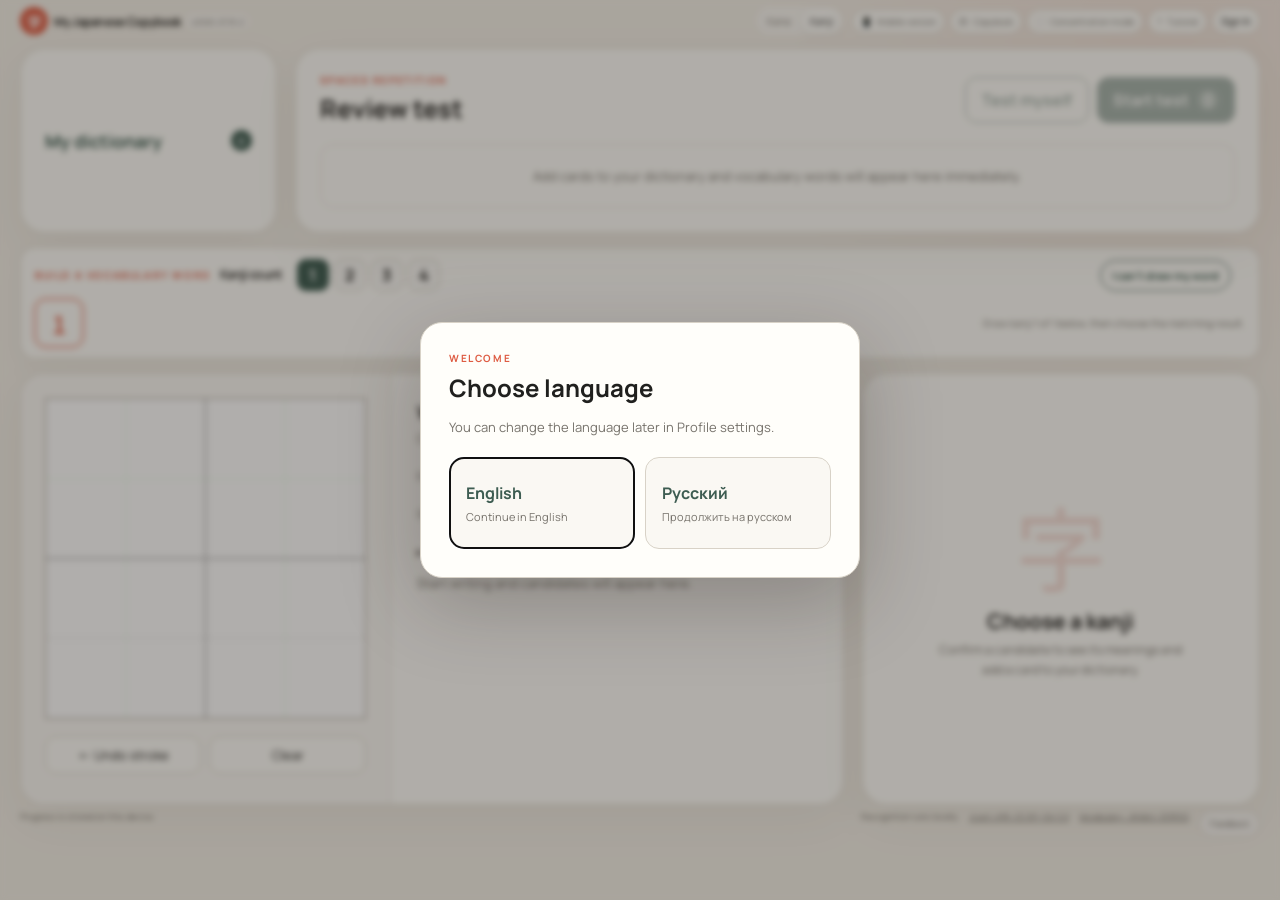
==== commit 05719798: "publish updates" ====
--- a/kanji.html
+++ b/kanji.html
@@ -6,7 +6,7 @@
     <meta name="theme-color" content="#f7f4ee" />
     <link rel="icon" type="image/svg+xml" href="data:image/svg+xml,%3Csvg xmlns='http://www.w3.org/2000/svg' viewBox='0 0 64 64'%3E%3Crect width='64' height='64' rx='16' fill='%23de5c43'/%3E%3Ctext x='32' y='43' text-anchor='middle' font-size='34' font-family='serif' fill='white'%3E%E5%AD%97%3C/text%3E%3C/svg%3E" />
     <title>My Japanese Copybook</title>
-    <link rel="stylesheet" href="styles.css?v=71" />
+    <link rel="stylesheet" href="styles.css?v=72" />
     <link rel="stylesheet" href="kanji.css?v=37" />
   </head>
   <body class="kanji-page">
@@ -18,7 +18,7 @@
     </nav>
     <header class="topbar">
       <a class="brand" href="index.html" data-language-static="en"><span class="brand-mark">字</span><span>My Japanese Copybook</span></a>
-      <span class="app-version" data-short-version="v19.1" title="App version v2026.07.19.1">v2026.07.19.1</span>
+      <span class="app-version" data-short-version="v19.2" title="App version v2026.07.19.2">v2026.07.19.2</span>
       <nav class="main-nav" aria-label="Sections">
         <a href="index.html">Kana</a>
         <a class="active" href="kanji.html">Kanji</a>
--- a/styles.css
+++ b/styles.css
@@ -316,6 +316,9 @@
 .mobile-practice-progress { width: min(100%, 460px); margin: 0 auto 10px; color: var(--green); text-align: center; font-size: 13px; font-weight: 700; }
 body.mobile-version .sheet-wrap { display: grid; align-content: center; justify-items: center; overflow: visible; padding: 16px; }
 body.mobile-version .sheet { grid-template-columns: minmax(0, 1fr); width: min(100%, 460px); min-width: 0; }
+body.mobile-version.test-active .test-sheet-layout { grid-template-columns: minmax(0, 1fr); justify-items: center; width: 100%; }
+body.mobile-version.test-active .test-sheet-layout > .sheet { grid-column: 1; grid-row: 1; }
+body.mobile-version.test-active .test-sheet-layout > .forgot-answer { grid-column: 1; grid-row: 2; justify-self: center; }
 body.mobile-version .mobile-practice-cell { width: 100%; }
 body.mobile-version .lesson { min-height: 0; }
 .cell { aspect-ratio: 1; position: relative; overflow: hidden; border: 1.5px solid #bdb6aa; background: var(--paper); touch-action: none; }
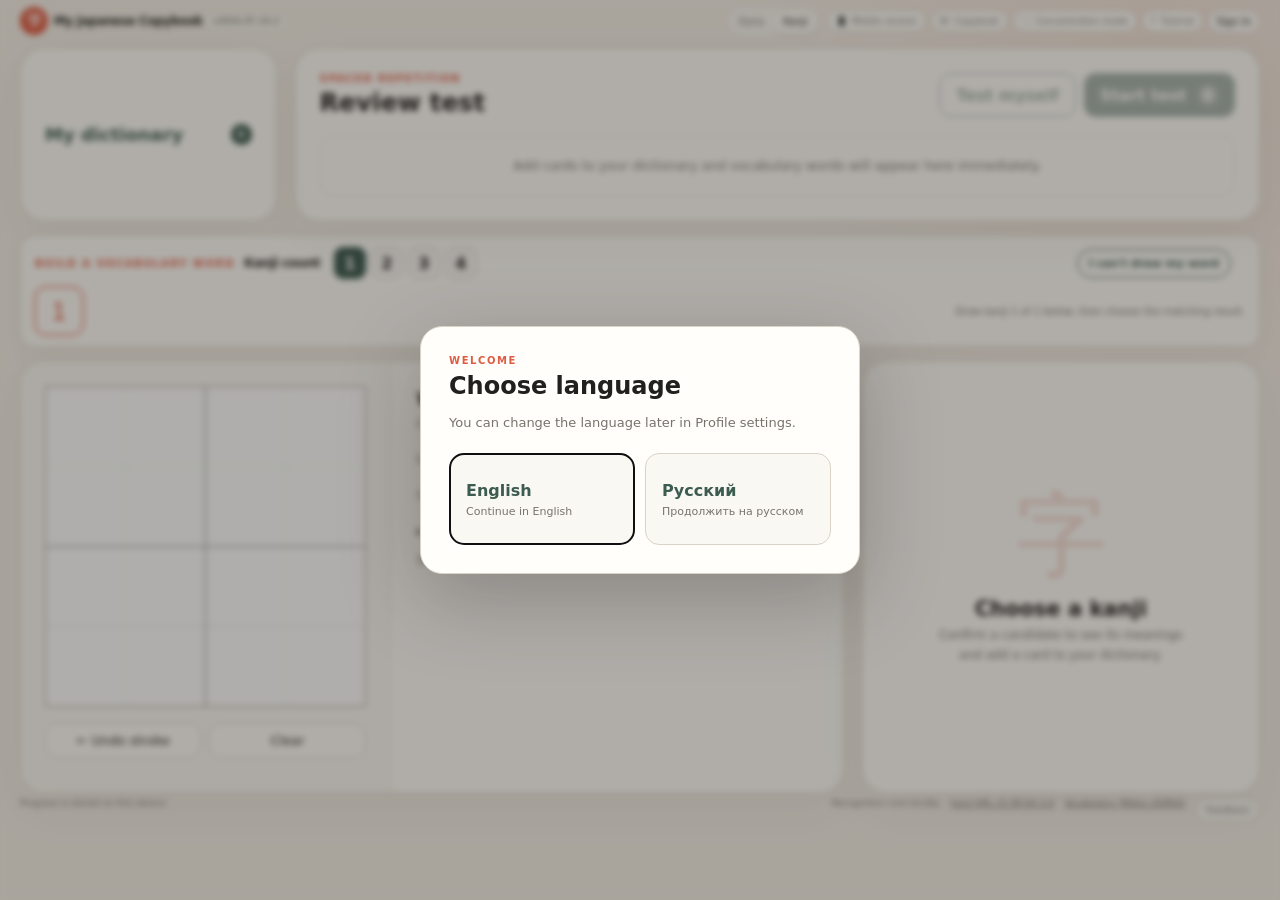
==== commit 7ec60776: "security: restrict browser content sources" ====
--- a/kanji.html
+++ b/kanji.html
@@ -2,6 +2,7 @@
 <html lang="en">
   <head>
     <meta charset="UTF-8" />
+    <meta http-equiv="Content-Security-Policy" content="default-src 'self'; script-src 'self'; style-src 'self' 'unsafe-inline'; img-src 'self' data: blob:; font-src 'self' data:; connect-src 'self' https://ilufwstrgvlkzztjvyll.supabase.co https://api.mymemory.translated.net https://kanjiapi.dev; frame-src 'self'; object-src 'none'; base-uri 'self'; form-action 'self'" />
     <meta name="viewport" content="width=device-width, initial-scale=1.0, maximum-scale=1.0, user-scalable=no, viewport-fit=cover" />
     <meta name="theme-color" content="#f7f4ee" />
     <link rel="icon" type="image/svg+xml" href="data:image/svg+xml,%3Csvg xmlns='http://www.w3.org/2000/svg' viewBox='0 0 64 64'%3E%3Crect width='64' height='64' rx='16' fill='%23de5c43'/%3E%3Ctext x='32' y='43' text-anchor='middle' font-size='34' font-family='serif' fill='white'%3E%E5%AD%97%3C/text%3E%3C/svg%3E" />
@@ -226,6 +227,7 @@
     <footer><small class="footer-sync-status" id="syncStatus">Progress is stored on this device</small><span>Recognition runs locally.</span><a href="https://github.com/ZacharyRead/jlect-jhr" target="_blank" rel="noreferrer">JLect JHR, CC BY-SA 3.0</a><a href="https://www.edrdg.org/jmdict/j_jmdict.html" target="_blank" rel="noreferrer">Vocabulary: JMdict, EDRDG</a><span class="footer-support"><a href="mailto:maksim.timchenko313@gmail.com?subject=Japanese%20Copybook%20feedback">Feedback</a></span></footer>
     <script src="supabase-config.js?v=1"></script>
     <script src="i18n.js?v=29"></script>
+    <script src="progress-conflict.js?v=1"></script>
     <script src="progress-sync.js?v=19"></script>
     <script src="vendor/jlect-jhr/jlect-jhr.js"></script>
     <script src="kanjivg-directions.js?v=1"></script>
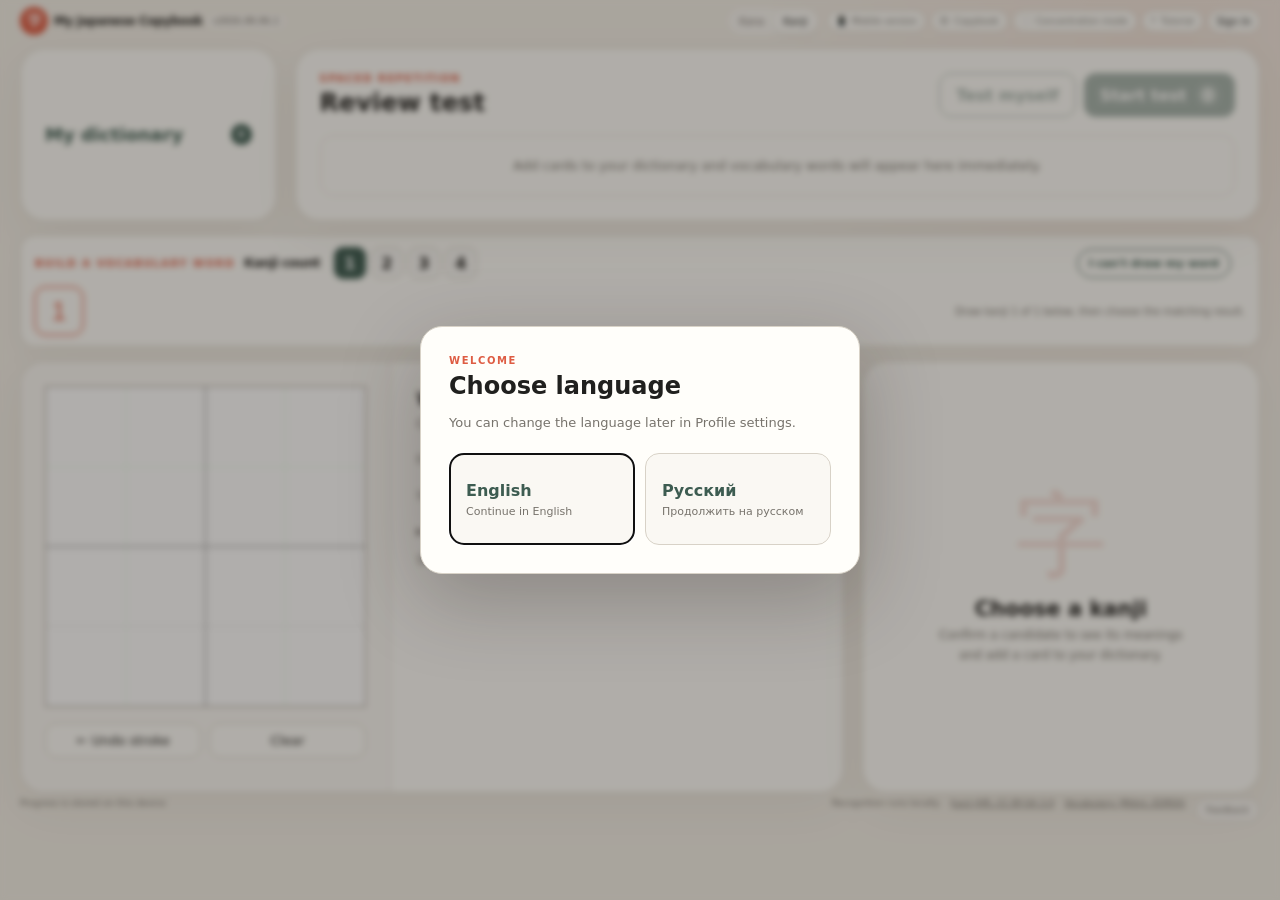
==== commit 6ff8b317: "chore: publish version 19.3" ====
--- a/kanji.html
+++ b/kanji.html
@@ -19,7 +19,7 @@
     </nav>
     <header class="topbar">
       <a class="brand" href="index.html" data-language-static="en"><span class="brand-mark">字</span><span>My Japanese Copybook</span></a>
-      <span class="app-version" data-short-version="v19.2" title="App version v2026.07.19.2">v2026.07.19.2</span>
+      <span class="app-version" data-short-version="v19.3" title="App version v2026.09.06.1">v2026.09.06.1</span>
       <nav class="main-nav" aria-label="Sections">
         <a href="index.html">Kana</a>
         <a class="active" href="kanji.html">Kanji</a>
@@ -228,7 +228,7 @@
     <script src="supabase-config.js?v=1"></script>
     <script src="i18n.js?v=29"></script>
     <script src="progress-conflict.js?v=1"></script>
-    <script src="progress-sync.js?v=19"></script>
+    <script src="progress-sync.js?v=20"></script>
     <script src="vendor/jlect-jhr/jlect-jhr.js"></script>
     <script src="kanjivg-directions.js?v=1"></script>
     <script src="kanjivg-strokes.js?v=1"></script>
